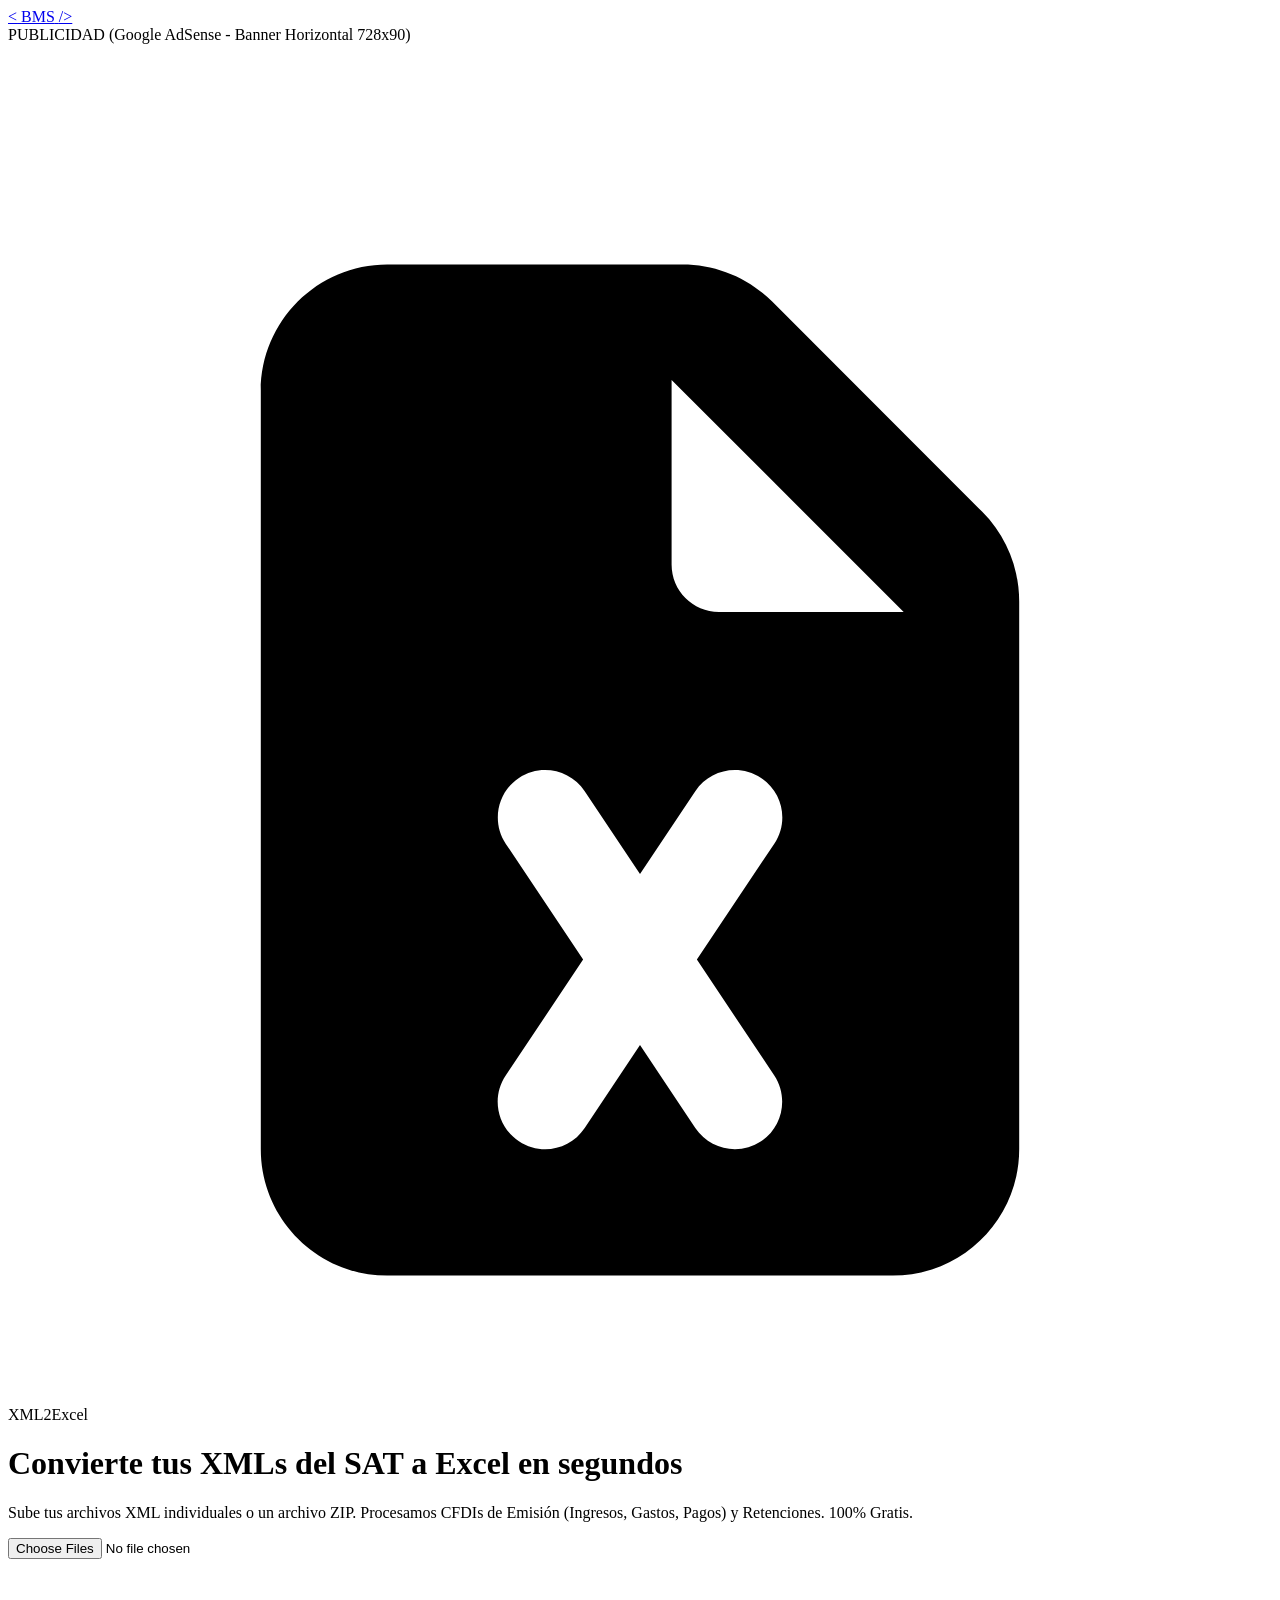
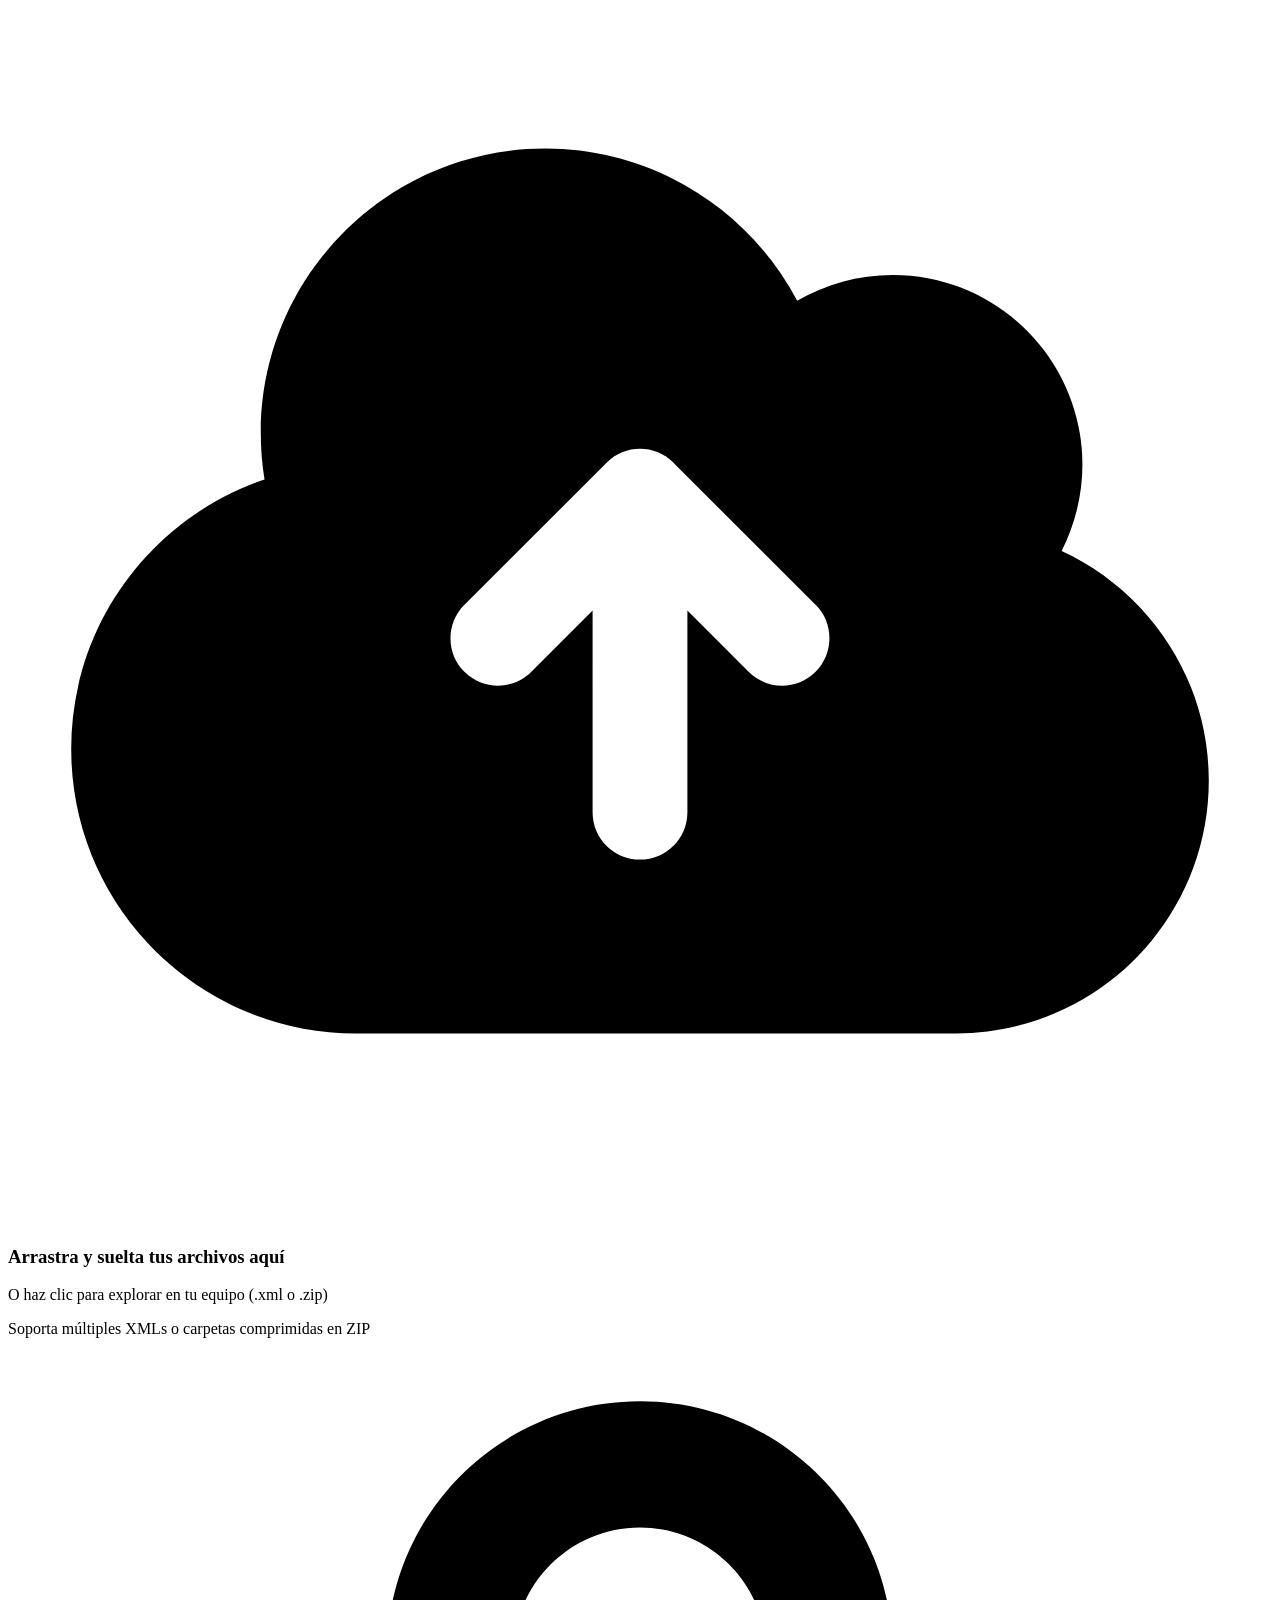
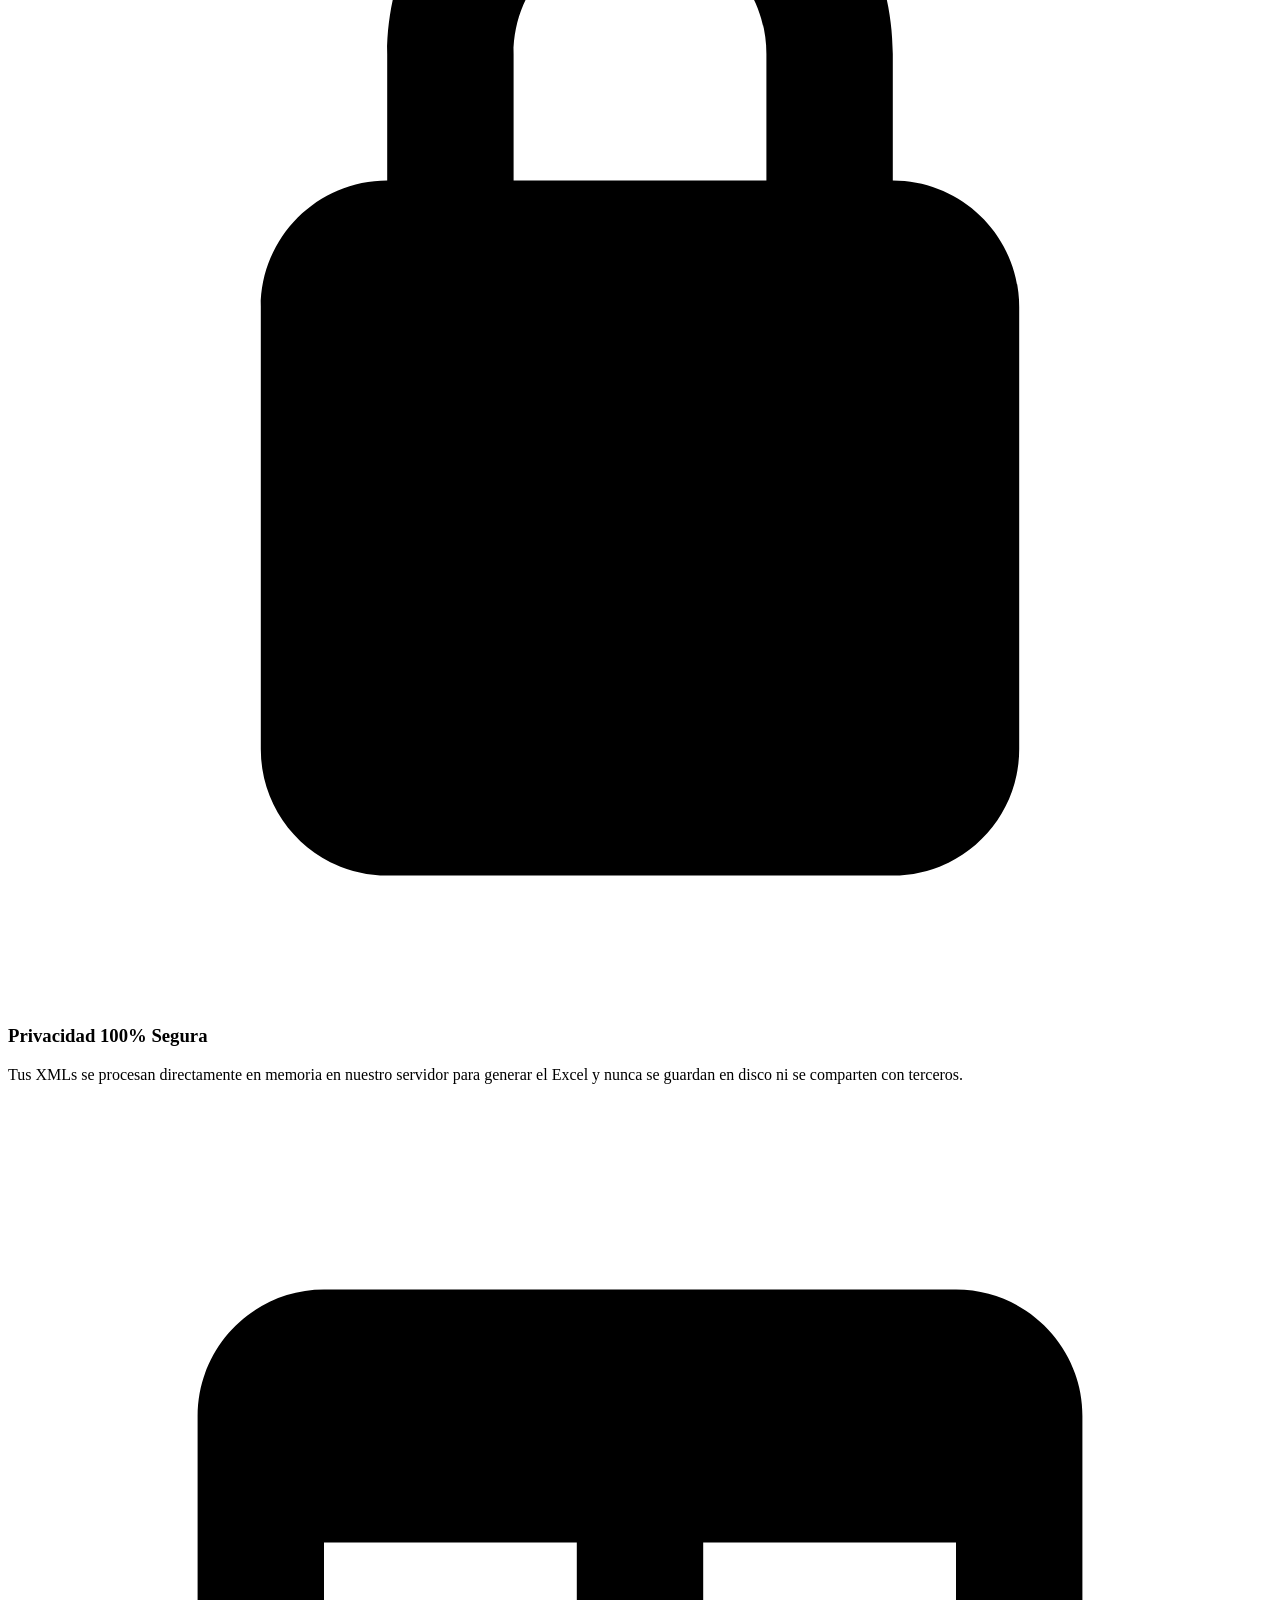
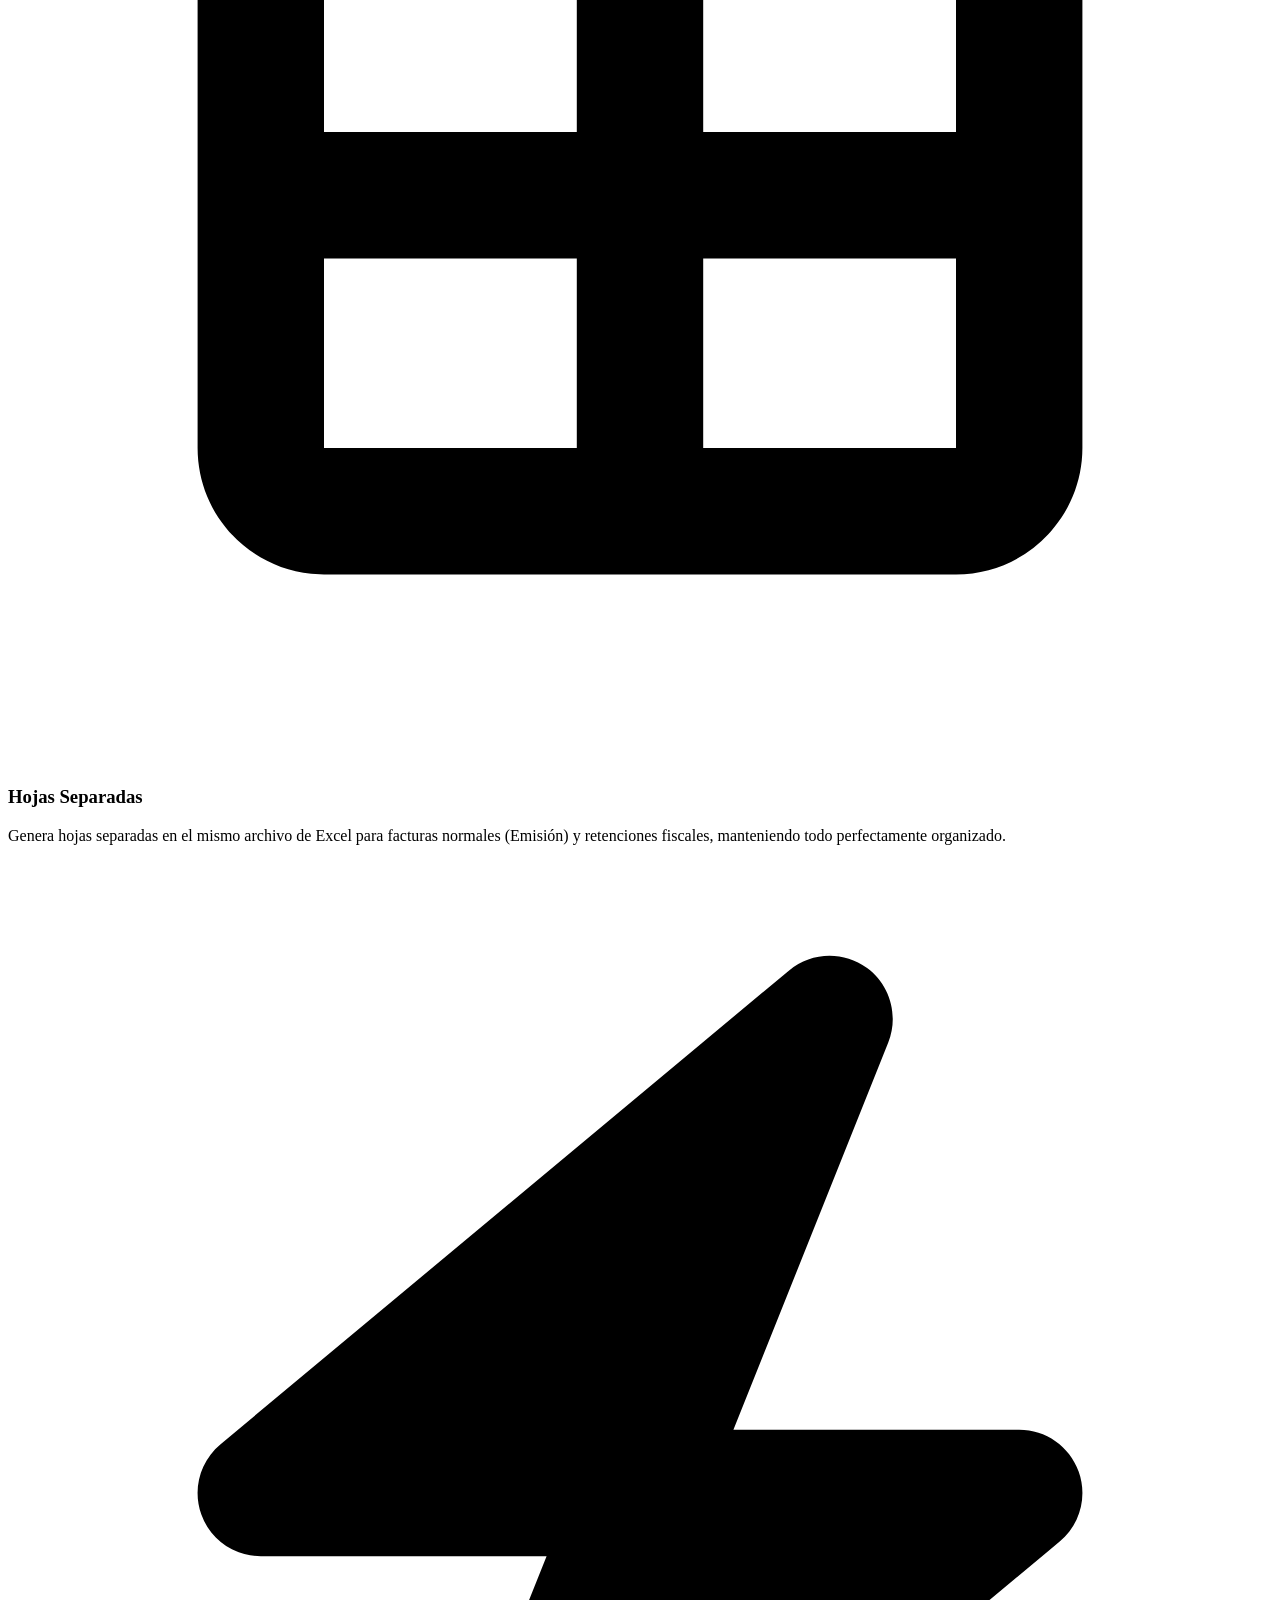
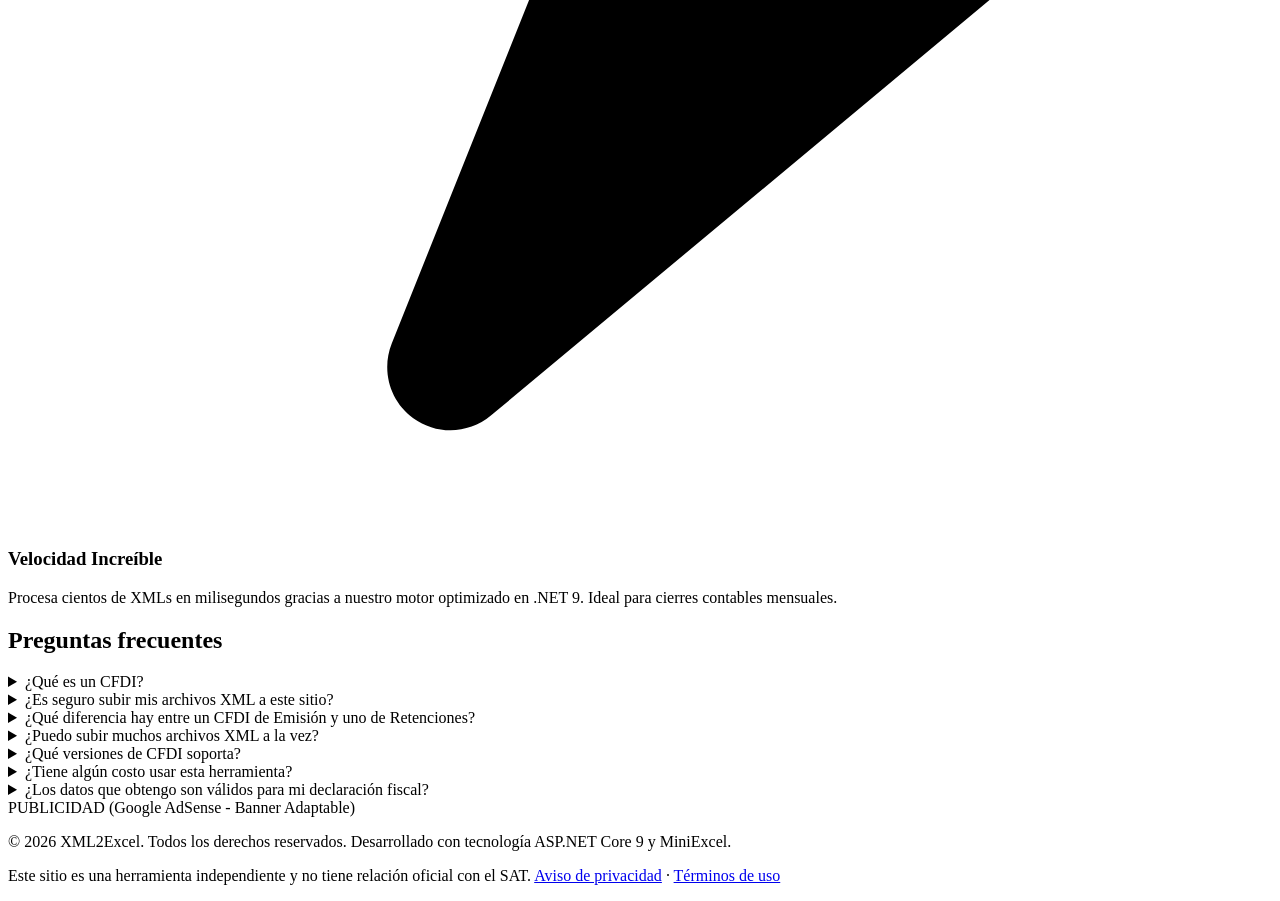
==== index.html @ 5dc44751 "Cambios en las rutas" ====
<!DOCTYPE html>
<html lang="es">

<head>
    <meta charset="UTF-8">
    <meta name="viewport" content="width=device-width, initial-scale=1.0">
    <title>Conversor Masivo de XML (CFDI) a Excel</title>
    <meta name="description"
        content="Convierte tus facturas XML del SAT (CFDI 4.0, 3.3 y Retenciones) a Excel (.xlsx).">

    <!-- Google Fonts: Outfit -->
    <link rel="preconnect" href="https://fonts.googleapis.com">
    <link rel="preconnect" href="https://fonts.gstatic.com" crossorigin>

    <!-- Custom CSS -->
    <link rel="stylesheet" href="CSS/main.css">
    <link rel="stylesheet" href="CSS/questions.css">
</head>

<body>

    <header class="navbar">
        <a href="https://brus0809.github.io" class="logo">
            <span class="bracket">&lt;</span>
            <span class="letters">BMS</span>
            <span class="bracket">/&gt;</span>
        </a>
    </header>

    <!-- ADSENSE CONTAINER: TOP BANNER -->
    <div class="adsense-placeholder top-banner">
        <div class="adsense-label">PUBLICIDAD (Google AdSense - Banner Horizontal 728x90)</div>
        <!-- Reemplaza esta caja por tu código de anuncio de Google AdSense -->
        <ins class="adsbygoogle" style="display:inline-block;width:728px;height:90px"
            data-ad-client="ca-pub-XXXXXXXXXXXXXXXX" data-ad-slot="XXXXXXXXXX"></ins>
        <script>
            (adsbygoogle = window.adsbygoogle || []).push({});
        </script>
    </div>

    <div class="app-container">
        <!-- Header Section -->
        <header class="app-header">
            <div class="logo-area">

                <svg class="logo-icon" xmlns="http://www.w3.org/2000/svg" viewBox="0 0 640 640" aria-hidden="true">

                    <path fill="currentColor"
                        d="M128 128C128 92.7 156.7 64 192 64L341.5 64C358.5 64 374.8 70.7 386.8 82.7L493.3 189.3C505.3 201.3 512 217.6 512 234.6L512 512C512 547.3 483.3 576 448 576L192 576C156.7 576 128 547.3 128 512L128 128zM336 122.5L336 216C336 229.3 346.7 240 360 240L453.5 240L336 122.5zM292 330.7C284.6 319.7 269.7 316.7 258.7 324C247.7 331.3 244.7 346.3 252 357.3L291.2 416L252 474.7C244.6 485.7 247.6 500.6 258.7 508C269.8 515.4 284.6 512.4 292 501.3L320 459.3L348 501.3C355.4 512.3 370.3 515.3 381.3 508C392.3 500.7 395.3 485.7 388 474.7L348.8 416L388 357.3C395.4 346.3 392.4 331.4 381.3 324C370.2 316.6 355.4 319.6 348 330.7L320 372.7L292 330.7z" />
                </svg>

                <span class="logo-text">
                    XML<span class="accent-text">2</span>Excel
                </span>

            </div>
            <h1 class="main-title">Convierte tus XMLs del SAT a Excel en segundos</h1>
            <p class="subtitle">Sube tus archivos XML individuales o un archivo ZIP. Procesamos CFDIs de Emisión
                (Ingresos, Gastos, Pagos) y Retenciones. 100% Gratis.</p>
        </header>

        <!-- Main Conversion Card -->
        <main class="main-card">
            <div class="upload-zone" id="drop-zone">
                <input type="file" id="file-input" multiple accept=".xml,.zip" class="file-input-hidden">

                <div class="upload-icon-container">
                    <svg class="upload-icon" xmlns="http://www.w3.org/2000/svg" viewBox="0 0 640 640"
                        aria-hidden="true">

                        <path fill="currentColor"
                            d="M176 544C96.5 544 32 479.5 32 400C32 336.6 73 282.8 129.9 263.5C128.6 255.8 128 248 128 240C128 160.5 192.5 96 272 96C327.4 96 375.5 127.3 399.6 173.1C413.8 164.8 430.4 160 448 160C501 160 544 203 544 256C544 271.7 540.2 286.6 533.5 299.7C577.5 320 608 364.4 608 416C608 486.7 550.7 544 480 544L176 544zM337 255C327.6 245.6 312.4 245.6 303.1 255L231.1 327C221.7 336.4 221.7 351.6 231.1 360.9C240.5 370.2 255.7 370.3 265 360.9L296 329.9L296 432C296 445.3 306.7 456 320 456C333.3 456 344 445.3 344 432L344 329.9L375 360.9C384.4 370.3 399.6 370.3 408.9 360.9C418.2 351.5 418.3 336.3 408.9 327L336.9 255z" />
                    </svg>
                </div>

                <h3>Arrastra y suelta tus archivos aquí</h3>
                <p>O haz clic para explorar en tu equipo (.xml o .zip)</p>
                <span class="file-limits">
                    Soporta múltiples XMLs o carpetas comprimidas en ZIP
                </span>
            </div>

            <!-- Selected Files Area (Hidden by default) -->
            <div class="selected-files-container" id="files-container" style="display: none;">
                <div class="files-header">
                    <h4><i class="fa-solid fa-list-check"></i> Archivos seleccionados (<span id="file-count">0</span>)
                    </h4>
                    <button class="btn-clear" id="btn-clear"><i class="fa-solid fa-trash-can"></i> Limpiar</button>
                </div>
                <ul class="files-list" id="files-list"></ul>

                <button class="btn-convert" id="btn-convert">
                    <svg class="btn-icon-convert" xmlns="http://www.w3.org/2000/svg" viewBox="0 0 640 640"
                        aria-hidden="true">

                        <path fill="currentColor"
                            d="M128.5 64C93.2 64 64.5 92.7 64.5 128L64.5 512C64.5 547.3 93.2 576 128.5 576L384.5 576C419.8 576 448.5 547.3 448.5 512L448.5 416L526.6 416L495.6 447C486.2 456.4 486.2 471.6 495.6 480.9C505 490.2 520.2 490.3 529.5 480.9L601.5 408.9C610.9 399.5 610.9 384.3 601.5 375L529.5 303C520.1 293.6 504.9 293.6 495.6 303C486.3 312.4 486.2 327.6 495.6 336.9L526.6 367.9L448.5 367.9L448.5 234.4C448.5 217.4 441.8 201.1 429.8 189.1L323.2 82.7C311.2 70.7 295 64 278 64L128.5 64zM390 240L296.5 240C283.2 240 272.5 229.3 272.5 216L272.5 122.5L390 240zM256.5 392C256.5 378.7 267.2 368 280.5 368L384.5 368L384.5 416L280.5 416C267.2 416 256.5 405.3 256.5 392z" />
                    </svg>

                    <span>Convertir a Excel</span>
                </button>
            </div>

            <!-- Conversion Progress / Loading Area (Hidden by default) -->
            <div class="progress-container" id="progress-container" style="display: none;">
                <div class="spinner"></div>
                <h4 id="progress-text">Procesando tus archivos XML...</h4>
                <p>Esto puede tardar unos segundos dependiendo del volumen de comprobantes.</p>
                <div class="progress-bar-bg">
                    <div class="progress-bar-fill" id="progress-bar"></div>
                </div>
            </div>

            <!-- Result Feedback Area (Hidden by default) -->
            <div class="result-container" id="result-container" style="display: none;">
                <div class="result-success-icon">
                    <i class="fa-solid fa-circle-check"></i>
                </div>
                <h3>¡Conversión Completada con Éxito!</h3>
                <p id="result-details">Se procesaron X archivos correctamente.</p>
                <div class="result-actions">
                    <a href="#" id="btn-download" class="btn-download">
                        <svg class="btn-icon" xmlns="http://www.w3.org/2000/svg" viewBox="0 0 640 640"
                            aria-hidden="true">

                            <path fill="currentColor"
                                d="M352 96C352 78.3 337.7 64 320 64C302.3 64 288 78.3 288 96L288 306.7L246.6 265.3C234.1 252.8 213.8 252.8 201.3 265.3C188.8 277.8 188.8 298.1 201.3 310.6L297.3 406.6C309.8 419.1 330.1 419.1 342.6 406.6L438.6 310.6C451.1 298.1 451.1 277.8 438.6 265.3C426.1 252.8 405.8 252.8 393.3 265.3L352 306.7L352 96zM160 384C124.7 384 96 412.7 96 448L96 480C96 515.3 124.7 544 160 544L480 544C515.3 544 544 515.3 544 480L544 448C544 412.7 515.3 384 480 384L433.1 384L376.5 440.6C345.3 471.8 294.6 471.8 263.4 440.6L206.9 384L160 384zM464 440C477.3 440 488 450.7 488 464C488 477.3 477.3 488 464 488C450.7 488 440 477.3 440 464C440 450.7 450.7 440 464 440z" />
                        </svg>

                        <span>Descargar Excel (.xlsx)</span>
                    </a>
                    <button id="btn-restart" class="btn-restart">
                        <svg class="btn-icon-convert" xmlns="http://www.w3.org/2000/svg" viewBox="0 0 640 640"
                            aria-hidden="true">

                            <path fill="currentColor"
                                d="M544.1 256L552 256C565.3 256 576 245.3 576 232L576 88C576 78.3 570.2 69.5 561.2 65.8C552.2 62.1 541.9 64.2 535 71L483.3 122.8C439 86.1 382 64 320 64C191 64 84.3 159.4 66.6 283.5C64.1 301 76.2 317.2 93.7 319.7C111.2 322.2 127.4 310 129.9 292.6C143.2 199.5 223.3 128 320 128C364.4 128 405.2 143 437.7 168.3L391 215C384.1 221.9 382.1 232.2 385.8 241.2C389.5 250.2 398.3 256 408 256L544.1 256zM573.5 356.5C576 339 563.8 322.8 546.4 320.3C529 317.8 512.7 330 510.2 347.4C496.9 440.4 416.8 511.9 320.1 511.9C275.7 511.9 234.9 496.9 202.4 471.6L249 425C255.9 418.1 257.9 407.8 254.2 398.8C250.5 389.8 241.7 384 232 384L88 384C74.7 384 64 394.7 64 408L64 552C64 561.7 69.8 570.5 78.8 574.2C87.8 577.9 98.1 575.8 105 569L156.8 517.2C201 553.9 258 576 320 576C449 576 555.7 480.6 573.4 356.5z" />
                        </svg>

                        <span>Convertir más archivos</span>
                    </button>
                </div>
            </div>
        </main>

        <!-- Information / Features Grid -->
        <section class="features-grid">
            <div class="feature-card">
                <svg class="feature-icon" xmlns="http://www.w3.org/2000/svg" viewBox="0 0 640 640" aria-hidden="true">

                    <path fill="currentColor"
                        d="M256 160L256 224L384 224L384 160C384 124.7 355.3 96 320 96C284.7 96 256 124.7 256 160zM192 224L192 160C192 89.3 249.3 32 320 32C390.7 32 448 89.3 448 160L448 224C483.3 224 512 252.7 512 288L512 512C512 547.3 483.3 576 448 576L192 576C156.7 576 128 547.3 128 512L128 288C128 252.7 156.7 224 192 224z" />
                </svg>

                <h3>Privacidad 100% Segura</h3>

                <p>
                    Tus XMLs se procesan directamente en memoria en nuestro servidor para generar el Excel y nunca se
                    guardan en disco ni se comparten con terceros.
                </p>
            </div>
            <div class="feature-card">
                <svg class="feature-icon" xmlns="http://www.w3.org/2000/svg" viewBox="0 0 640 640" aria-hidden="true">

                    <path fill="currentColor"
                        d="M480 96C515.3 96 544 124.7 544 160L544 480C544 515.3 515.3 544 480 544L160 544L153.5 543.7C121.2 540.4 96 513.1 96 480L96 160C96 124.7 124.7 96 160 96L480 96zM160 384L160 480L288 480L288 384L160 384zM352 384L352 480L480 480L480 384L352 384zM160 320L288 320L288 224L160 224L160 320zM352 320L480 320L480 224L352 224L352 320z" />
                </svg>

                <h3>Hojas Separadas</h3>

                <p>
                    Genera hojas separadas en el mismo archivo de Excel para facturas normales (Emisión) y retenciones
                    fiscales, manteniendo todo perfectamente organizado.
                </p>
            </div>
            <div class="feature-card">
                <svg class="feature-icon" xmlns="http://www.w3.org/2000/svg" viewBox="0 0 640 640" aria-hidden="true">

                    <path fill="currentColor"
                        d="M434.8 54.1C446.7 62.7 451.1 78.3 445.7 91.9L367.3 288L512 288C525.5 288 537.5 296.4 542.1 309.1C546.7 321.8 542.8 336 532.5 344.6L244.5 584.6C233.2 594 217.1 594.5 205.2 585.9C193.3 577.3 188.9 561.7 194.3 548.1L272.7 352L128 352C114.5 352 102.5 343.6 97.9 330.9C93.3 318.2 97.2 304 107.5 295.4L395.5 55.4C406.8 46 422.9 45.5 434.8 54.1z" />
                </svg>

                <h3>Velocidad Increíble</h3>

                <p>
                    Procesa cientos de XMLs en milisegundos gracias a nuestro motor optimizado en .NET 9. Ideal para
                    cierres contables mensuales.
                </p>
            </div>
        </section>

        <section class="faq-section">
            <h2 class="faq-title">Preguntas frecuentes</h2>

            <div class="faq-list">
                <details class="faq-item">
                    <summary>¿Qué es un CFDI?</summary>
                    <p>
                        Un CFDI (Comprobante Fiscal Digital por Internet) es el formato de
                        factura electrónica utilizado en México y validado por el SAT. Se
                        emite en formato XML e incluye información como el emisor, el
                        receptor, los conceptos facturados, montos, impuestos y un sello
                        digital que garantiza su autenticidad.
                    </p>
                </details>

                <details class="faq-item">
                    <summary>¿Es seguro subir mis archivos XML a este sitio?</summary>
                    <p>
                        Sí. Tus archivos se procesan en memoria, únicamente durante el
                        tiempo necesario para generar tu Excel, y no se almacenan en
                        ningún servidor ni se comparten con terceros. Una vez que
                        descargas tu archivo, la información se descarta. Puedes leer más
                        en nuestro <a href="/Pages/privacidad.html">aviso de privacidad</a>.
                    </p>
                </details>

                <details class="faq-item">
                    <summary>¿Qué diferencia hay entre un CFDI de Emisión y uno de Retenciones?</summary>
                    <p>
                        Los CFDI de Emisión corresponden a ingresos, egresos, pagos o
                        traslados (facturas normales de compra-venta de bienes o
                        servicios). Los CFDI de Retenciones e información de pagos
                        documentan impuestos retenidos, como el ISR o IVA retenido a
                        personas físicas por plataformas digitales o clientes. Esta
                        herramienta detecta automáticamente de qué tipo es cada XML y lo
                        coloca en la hoja de Excel correspondiente.
                    </p>
                </details>

                <details class="faq-item">
                    <summary>¿Puedo subir muchos archivos XML a la vez?</summary>
                    <p>
                        Sí, puedes arrastrar múltiples archivos XML individuales o subir
                        un solo archivo ZIP que los contenga todos. El conversor procesa
                        cada archivo por separado y organiza los resultados en hojas de
                        Excel independientes.
                    </p>
                </details>

                <details class="faq-item">
                    <summary>¿Qué versiones de CFDI soporta?</summary>
                    <p>
                        El conversor está preparado para procesar CFDI 3.3 y 4.0, tanto de
                        Emisión como de Retenciones e información de pagos.
                    </p>
                </details>

                <details class="faq-item">
                    <summary>¿Tiene algún costo usar esta herramienta?</summary>
                    <p>
                        No, el conversor es completamente gratuito. El sitio se mantiene a
                        través de publicidad, sin costo para el usuario.
                    </p>
                </details>

                <details class="faq-item">
                    <summary>¿Los datos que obtengo son válidos para mi declaración fiscal?</summary>
                    <p>
                        El Excel generado es una herramienta de organización y consulta.
                        Te recomendamos siempre validar la información con tu contador o
                        asesor fiscal antes de usarla en tu declaración, ya que este sitio
                        no ofrece asesoría fiscal ni tiene relación oficial con el SAT.
                    </p>
                </details>
            </div>
        </section>

        <!-- ADSENSE CONTAINER: MIDDLE BANNER -->
        <div class="adsense-placeholder middle-banner">
            <div class="adsense-label">PUBLICIDAD (Google AdSense - Banner Adaptable)</div>
            <!-- Reemplaza esta caja por tu código de anuncio de Google AdSense -->
            <ins class="adsbygoogle" style="display:block" data-ad-client="ca-pub-XXXXXXXXXXXXXXXX"
                data-ad-slot="YYYYYYYYYY" data-ad-format="auto" data-full-width-responsive="true"></ins>
            <script>
                (adsbygoogle = window.adsbygoogle || []).push({});
            </script>
        </div>
    </div>



    <!-- Footer Section -->
    <footer class="app-footer">
        <div class="footer-content">
            <p>&copy; 2026 XML2Excel. Todos los derechos reservados. Desarrollado con tecnología ASP.NET Core 9 y
                MiniExcel.</p>
            <p class="footer-disclaimer">
                Este sitio es una herramienta independiente y no tiene relación oficial con el SAT.
                <a href="Pages/privacidad.html">Aviso de privacidad</a> · <a href="Pages/terminos.html">Términos de
                    uso</a>
            </p>
        </div>
    </footer>

    <!-- Custom JS -->
    <script type="module" src="Scripts/Main.js"></script>
</body>

</html>
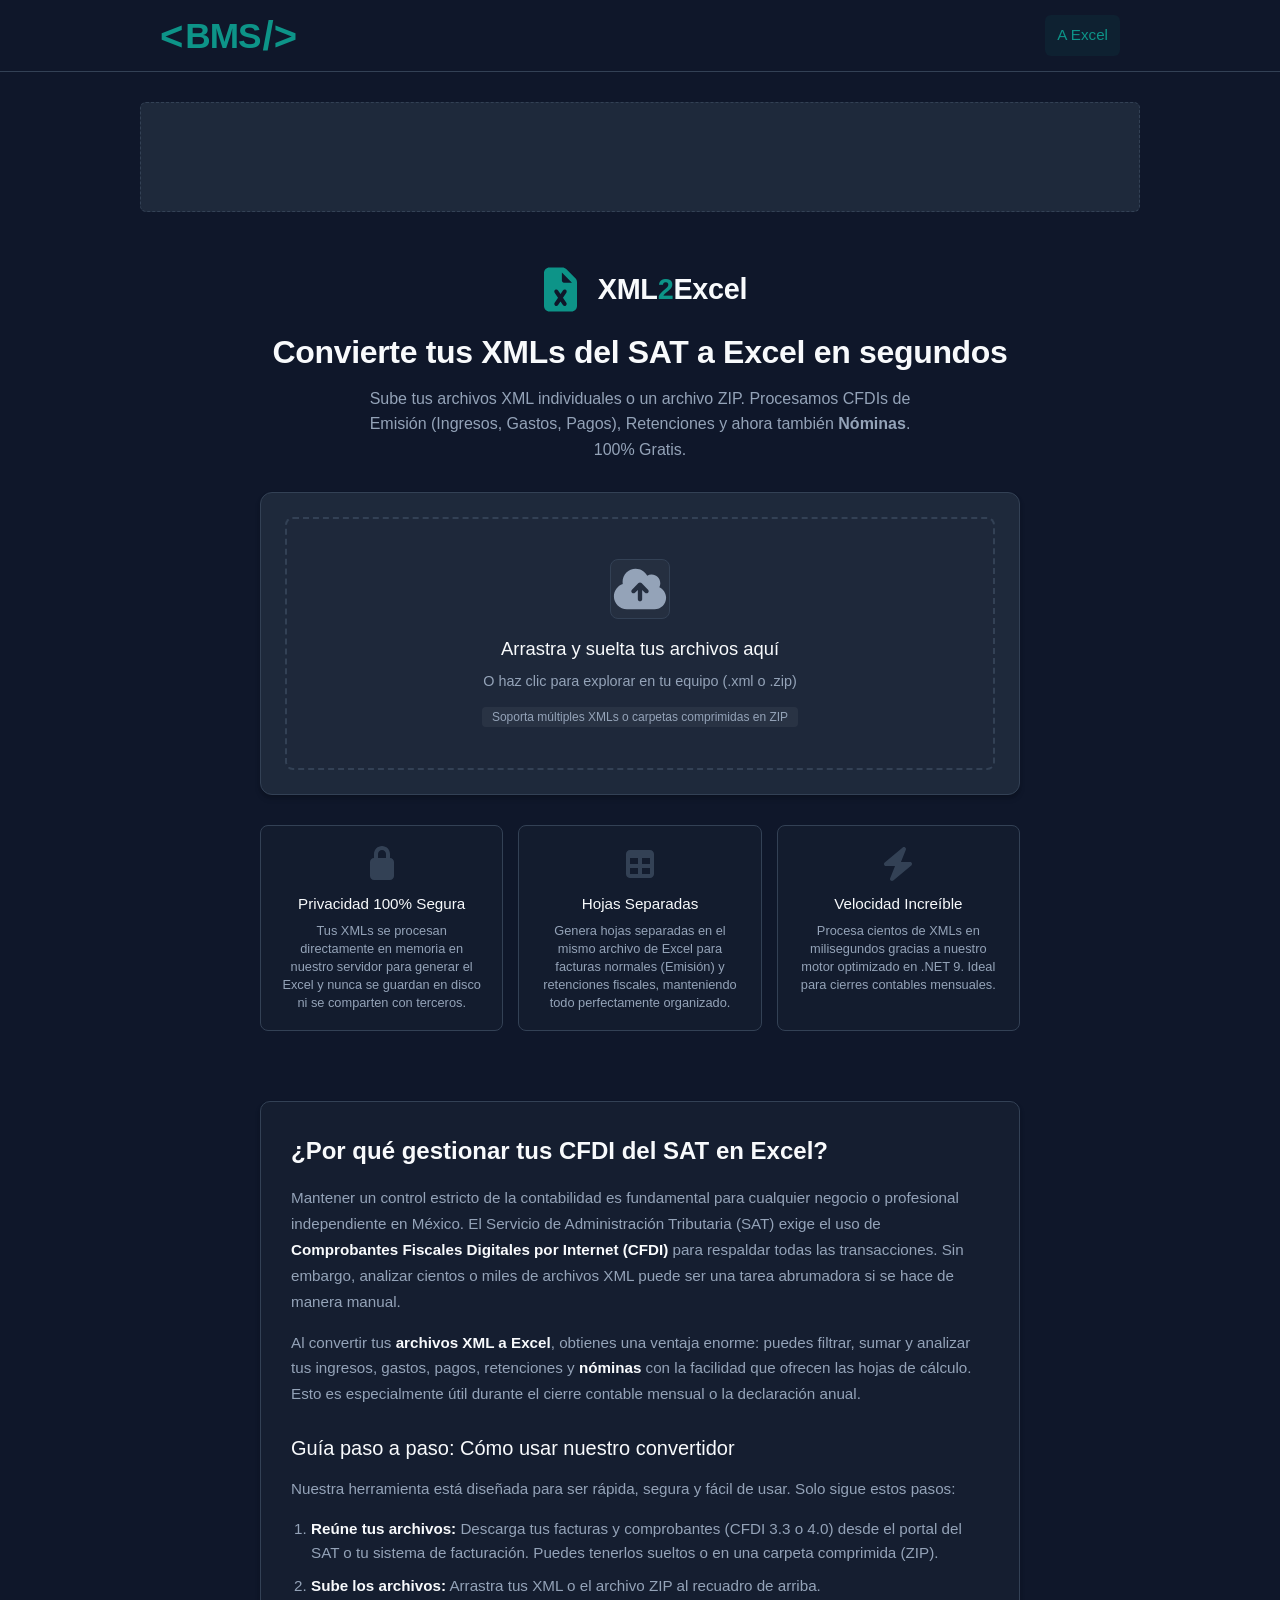
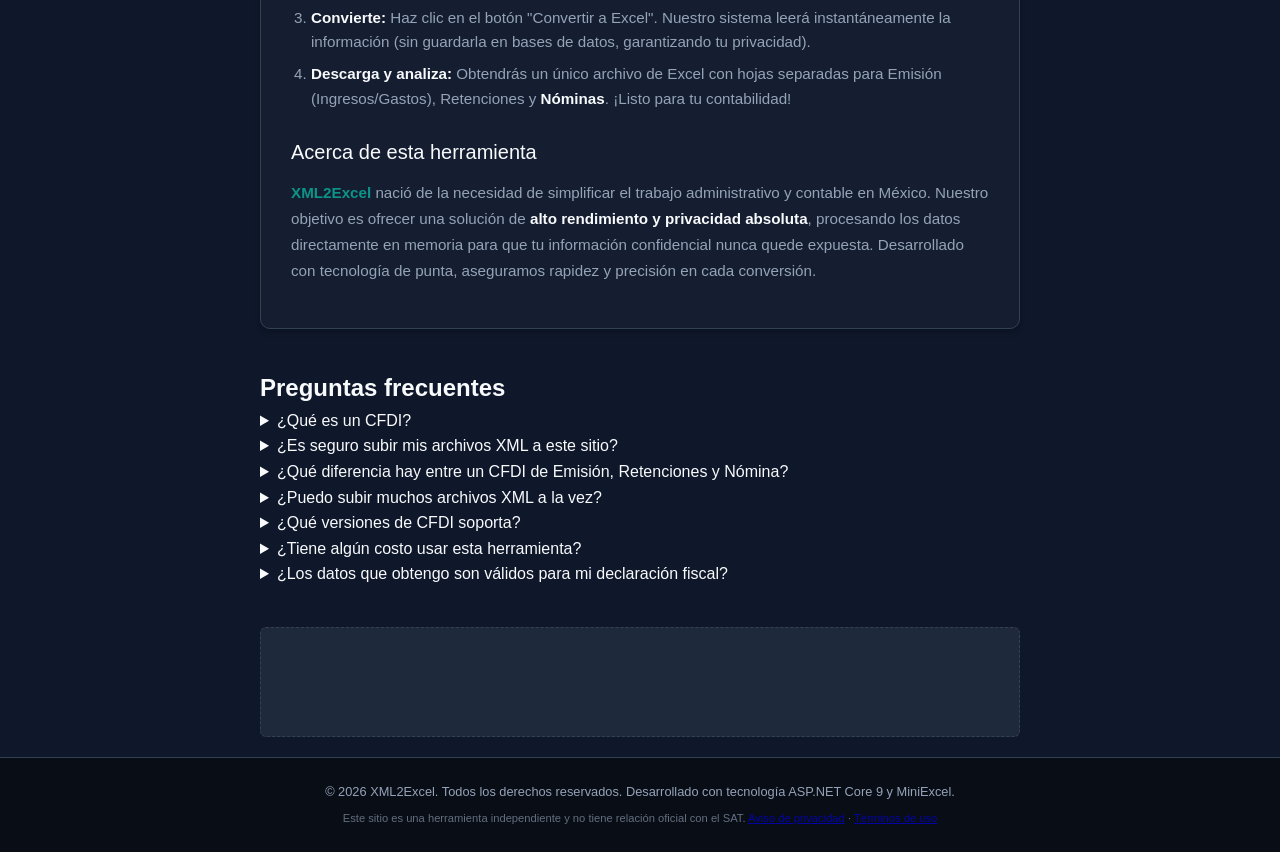
==== commit c39a0ce4: "Actualización para comversion de nominas y redistribución de contenido y anuncios" ====
--- a/index.html
+++ b/index.html
@@ -6,33 +6,44 @@
     <meta name="viewport" content="width=device-width, initial-scale=1.0">
     <title>Conversor Masivo de XML (CFDI) a Excel</title>
     <meta name="description"
-        content="Convierte tus facturas XML del SAT (CFDI 4.0, 3.3 y Retenciones) a Excel (.xlsx).">
-
-    <!-- Google Fonts: Outfit -->
-    <link rel="preconnect" href="https://fonts.googleapis.com">
-    <link rel="preconnect" href="https://fonts.gstatic.com" crossorigin>
+        content="Convierte tus facturas XML del SAT (CFDI 4.0, 3.3, Retenciones y Nóminas) a Excel (.xlsx).">
 
     <!-- Custom CSS -->
     <link rel="stylesheet" href="CSS/main.css">
     <link rel="stylesheet" href="CSS/questions.css">
+
+    <!-- Favicons -->
+    <link rel="icon" href="favicon/favicon.ico" sizes="any">
+    <link rel="icon" type="image/svg+xml" href="favicon/favicon.svg">
+    <link rel="apple-touch-icon" href="favicon/apple-touch-icon.png">
+    <link rel="icon" type="image/png" sizes="192x192" href="favicon/android-chrome-192x192.png">
+    <link rel="icon" type="image/png" sizes="512x512" href="favicon/android-chrome-512x512.png">
+
+    <!-- Google AdSense -->
+    <script async src="https://pagead2.googlesyndication.com/pagead/js/adsbygoogle.js?client=ca-pub-9597997120996726"
+        crossorigin="anonymous"></script>
 </head>
 
 <body>
 
     <header class="navbar">
-        <a href="https://brus0809.github.io" class="logo">
-            <span class="bracket">&lt;</span>
-            <span class="letters">BMS</span>
-            <span class="bracket">/&gt;</span>
-        </a>
+        <div class="navbar-container">
+            <a href="https://brus0809.github.io" class="logo">
+                <span class="bracket">&lt;</span>
+                <span class="letters">BMS</span>
+                <span class="bracket">/&gt;</span>
+            </a>
+            <nav class="nav-links">
+                <a href="index.html" class="nav-link active">A Excel</a>
+                <!-- <a href="pdf.html" class="nav-link">A PDF</a> -->
+            </nav>
+        </div>
     </header>
 
     <!-- ADSENSE CONTAINER: TOP BANNER -->
     <div class="adsense-placeholder top-banner">
-        <div class="adsense-label">PUBLICIDAD (Google AdSense - Banner Horizontal 728x90)</div>
-        <!-- Reemplaza esta caja por tu código de anuncio de Google AdSense -->
-        <ins class="adsbygoogle" style="display:inline-block;width:728px;height:90px"
-            data-ad-client="ca-pub-XXXXXXXXXXXXXXXX" data-ad-slot="XXXXXXXXXX"></ins>
+        <ins class="adsbygoogle" style="display:block" data-ad-client="ca-pub-9597997120996726"
+            data-ad-slot="1805782088" data-ad-format="auto" data-full-width-responsive="true"></ins>
         <script>
             (adsbygoogle = window.adsbygoogle || []).push({});
         </script>
@@ -56,7 +67,7 @@
             </div>
             <h1 class="main-title">Convierte tus XMLs del SAT a Excel en segundos</h1>
             <p class="subtitle">Sube tus archivos XML individuales o un archivo ZIP. Procesamos CFDIs de Emisión
-                (Ingresos, Gastos, Pagos) y Retenciones. 100% Gratis.</p>
+                (Ingresos, Gastos, Pagos), Retenciones y ahora también <strong>Nóminas</strong>. 100% Gratis.</p>
         </header>
 
         <!-- Main Conversion Card -->
@@ -143,6 +154,20 @@
             </div>
         </main>
 
+        <!-- Cross-Selling Banner -->
+        <!-- <div class="promo-banner">
+            <div class="promo-content">
+                <svg class="promo-icon" xmlns="http://www.w3.org/2000/svg" viewBox="0 0 512 512" fill="currentColor" width="32" height="32">
+                    <path d="M0 64C0 28.7 28.7 0 64 0H229.5c17 0 33.3 6.7 45.3 18.7l90.5 90.5c12 12 18.7 28.3 18.7 45.3V288h-64V160H256c-17.7 0-32-14.3-32-32V64H64v384h96v64H64c-35.3 0-64-28.7-64-64V64zm384 64H256V0L384 128zM176 352h32c30.9 0 56 25.1 56 56s-25.1 56-56 56H192v32c0 8.8-7.2 16-16 16s-16-7.2-16-16V368c0-8.8 7.2-16 16-16h8zm32 80c13.3 0 24-10.7 24-24s-10.7-24-24-24H192v48h16zm96-80h32c26.5 0 48 21.5 48 48v64c0 26.5-21.5 48-48 48H304c-8.8 0-16-7.2-16-16V368c0-8.8 7.2-16 16-16zm32 128c8.8 0 16-7.2 16-16v-64c0-8.8-7.2-16-16-16H320v96h16zm80-112c0-8.8 7.2-16 16-16h48c8.8 0 16 7.2 16 16s-7.2 16-16 16H448v32h32c8.8 0 16 7.2 16 16s-7.2 16-16 16H448v48c0 8.8-7.2 16-16 16s-16-7.2-16-16V368z"/>
+                </svg>
+                <div class="promo-text">
+                    <strong>¿Necesitas la representación impresa?</strong>
+                    <span>Prueba nuestro nuevo convertidor de XML a PDF en segundos.</span>
+                </div>
+            </div>
+            <a href="pdf.html" class="btn-promo">Ir a PDF ➔</a>
+        </div> -->
+
         <!-- Information / Features Grid -->
         <section class="features-grid">
             <div class="feature-card">
@@ -185,6 +210,53 @@
                 <p>
                     Procesa cientos de XMLs en milisegundos gracias a nuestro motor optimizado en .NET 9. Ideal para
                     cierres contables mensuales.
+                </p>
+            </div>
+        </section>
+
+        <!-- SEO Article / Publisher Content Section -->
+        <section class="article-section">
+            <div class="article-container">
+                <h2>¿Por qué gestionar tus CFDI del SAT en Excel?</h2>
+                <p>
+                    Mantener un control estricto de la contabilidad es fundamental para cualquier negocio o profesional
+                    independiente en México.
+                    El Servicio de Administración Tributaria (SAT) exige el uso de <strong>Comprobantes Fiscales
+                        Digitales por Internet (CFDI)</strong> para respaldar todas las transacciones.
+                    Sin embargo, analizar cientos o miles de archivos XML puede ser una tarea abrumadora si se hace de
+                    manera manual.
+                </p>
+                <p>
+                    Al convertir tus <strong>archivos XML a Excel</strong>, obtienes una ventaja enorme: puedes filtrar,
+                    sumar y analizar tus ingresos, gastos, pagos, retenciones y <strong>nóminas</strong> con la
+                    facilidad que ofrecen las hojas de cálculo.
+                    Esto es especialmente útil durante el cierre contable mensual o la declaración anual.
+                </p>
+
+                <h3>Guía paso a paso: Cómo usar nuestro convertidor</h3>
+                <p>Nuestra herramienta está diseñada para ser rápida, segura y fácil de usar. Solo sigue estos pasos:
+                </p>
+                <ol>
+                    <li><strong>Reúne tus archivos:</strong> Descarga tus facturas y comprobantes (CFDI 3.3 o 4.0) desde
+                        el portal del SAT o tu sistema de facturación. Puedes tenerlos sueltos o en una carpeta
+                        comprimida (ZIP).</li>
+                    <li><strong>Sube los archivos:</strong> Arrastra tus XML o el archivo ZIP al recuadro de arriba.
+                    </li>
+                    <li><strong>Convierte:</strong> Haz clic en el botón "Convertir a Excel". Nuestro sistema leerá
+                        instantáneamente la información (sin guardarla en bases de datos, garantizando tu privacidad).
+                    </li>
+                    <li><strong>Descarga y analiza:</strong> Obtendrás un único archivo de Excel con hojas separadas
+                        para Emisión (Ingresos/Gastos), Retenciones y <strong>Nóminas</strong>. ¡Listo para tu
+                        contabilidad!</li>
+                </ol>
+
+                <h3>Acerca de esta herramienta</h3>
+                <p>
+                    <em>XML2Excel</em> nació de la necesidad de simplificar el trabajo administrativo y contable en
+                    México. Nuestro objetivo es ofrecer una solución de <strong>alto rendimiento y privacidad
+                        absoluta</strong>, procesando los datos directamente en memoria para que tu información
+                    confidencial nunca quede expuesta. Desarrollado con tecnología de punta, aseguramos rapidez y
+                    precisión en cada conversión.
                 </p>
             </div>
         </section>
@@ -211,20 +283,21 @@
                         tiempo necesario para generar tu Excel, y no se almacenan en
                         ningún servidor ni se comparten con terceros. Una vez que
                         descargas tu archivo, la información se descarta. Puedes leer más
-                        en nuestro <a href="/Pages/privacidad.html">aviso de privacidad</a>.
-                    </p>
-                </details>
-
-                <details class="faq-item">
-                    <summary>¿Qué diferencia hay entre un CFDI de Emisión y uno de Retenciones?</summary>
-                    <p>
-                        Los CFDI de Emisión corresponden a ingresos, egresos, pagos o
+                        en nuestro <a href="/Pages/Privacidad/privacidad.html">aviso de privacidad</a>.
+                    </p>
+                </details>
+
+                <details class="faq-item">
+                    <summary>¿Qué diferencia hay entre un CFDI de Emisión, Retenciones y Nómina?</summary>
+                    <p>
+                        Los <strong>CFDI de Emisión</strong> corresponden a ingresos, egresos, pagos o
                         traslados (facturas normales de compra-venta de bienes o
-                        servicios). Los CFDI de Retenciones e información de pagos
+                        servicios). Los <strong>CFDI de Retenciones</strong> e información de pagos
                         documentan impuestos retenidos, como el ISR o IVA retenido a
-                        personas físicas por plataformas digitales o clientes. Esta
+                        personas físicas. Finalmente, los <strong>CFDI de Nómina</strong> son los recibos de pago
+                        que los empleadores entregan a sus trabajadores. Esta
                         herramienta detecta automáticamente de qué tipo es cada XML y lo
-                        coloca en la hoja de Excel correspondiente.
+                        coloca en una hoja de Excel independiente para mantener todo organizado.
                     </p>
                 </details>
 
@@ -268,10 +341,8 @@
 
         <!-- ADSENSE CONTAINER: MIDDLE BANNER -->
         <div class="adsense-placeholder middle-banner">
-            <div class="adsense-label">PUBLICIDAD (Google AdSense - Banner Adaptable)</div>
-            <!-- Reemplaza esta caja por tu código de anuncio de Google AdSense -->
-            <ins class="adsbygoogle" style="display:block" data-ad-client="ca-pub-XXXXXXXXXXXXXXXX"
-                data-ad-slot="YYYYYYYYYY" data-ad-format="auto" data-full-width-responsive="true"></ins>
+            <ins class="adsbygoogle" style="display:block" data-ad-client="ca-pub-9597997120996726"
+                data-ad-slot="2149291815" data-ad-format="auto" data-full-width-responsive="true"></ins>
             <script>
                 (adsbygoogle = window.adsbygoogle || []).push({});
             </script>
@@ -287,7 +358,8 @@
                 MiniExcel.</p>
             <p class="footer-disclaimer">
                 Este sitio es una herramienta independiente y no tiene relación oficial con el SAT.
-                <a href="Pages/privacidad.html">Aviso de privacidad</a> · <a href="Pages/terminos.html">Términos de
+                <a href="Pages/Privacidad/privacidad.html">Aviso de privacidad</a> · <a
+                    href="Pages/Terminos/terminos.html">Términos de
                     uso</a>
             </p>
         </div>
--- a/CSS/main.css
+++ b/CSS/main.css
@@ -0,0 +1,784 @@
+/* Reset & Base Styles */
+* {
+    margin: 0;
+    padding: 0;
+    box-sizing: border-box;
+}
+
+:root {
+    /* Muted Slate & Professional Teal Palette (Clean Corporate Aesthetic) */
+    --bg-primary: #0f172a;       /* Slate 900 */
+    --bg-secondary: #1e293b;     /* Slate 800 */
+    --bg-card: #1e293b;          /* Solid Slate 800 */
+    --border-color: #334155;     /* Slate 700 */
+    --border-hover: #475569;     /* Slate 600 */
+    
+    --text-main: #f8fafc;        /* Slate 50 */
+    --text-muted: #94a3b8;       /* Slate 400 */
+    
+    --accent-color: #0f766e;     /* Deep Corporate Teal */
+    --accent-hover: #0d9488;     /* Muted Teal Hover */
+    --accent-light: rgba(15, 118, 110, 0.1);
+    
+    --card-shadow: 0 4px 6px -1px rgba(0, 0, 0, 0.2), 0 2px 4px -1px rgba(0, 0, 0, 0.1);
+}
+
+body {
+    font-family: 'Outfit', sans-serif;
+    background-color: var(--bg-primary);
+    color: var(--text-main);
+    min-height: 100vh;
+    display: flex;
+    flex-direction: column;
+    align-items: center;
+    line-height: 1.6;
+    overflow-x: hidden;
+}
+
+.navbar {
+    position: sticky;
+    top: 0;
+    z-index: 1000;
+    width: 100%;
+    height: 72px;
+    background: var(--bg-primary);
+    border-bottom: 1px solid var(--border-color);
+    display: flex;
+    justify-content: center;
+}
+
+.navbar-container {
+    width: 100%;
+    max-width: 1000px;
+    padding: 0 20px;
+    display: flex;
+    justify-content: space-between;
+    align-items: center;
+}
+
+.nav-links {
+    display: flex;
+    gap: 15px;
+}
+
+.nav-link {
+    color: var(--text-muted);
+    text-decoration: none;
+    font-weight: 500;
+    font-size: 0.95rem;
+    padding: 8px 12px;
+    border-radius: 6px;
+    transition: all 0.2s ease;
+}
+
+.nav-link:hover {
+    color: var(--text-main);
+    background: rgba(255, 255, 255, 0.05);
+}
+
+.nav-link.active {
+    color: var(--accent-hover);
+    background: var(--accent-light);
+}
+
+.logo{
+    display:flex;
+    align-items:center;
+    gap:2px;
+
+    text-decoration:none;
+    user-select:none;
+}
+
+.bracket{
+    color:var(--accent-hover);
+
+    font-size:2.5rem;
+    font-weight:600;
+
+    line-height:1;
+}
+
+.letters{
+    color:var(--accent-hover);
+
+    font-size:2.2rem;
+    font-weight:700;
+
+    letter-spacing:-1px;
+    line-height:1;
+}
+
+/* AdSense Placeholders styling */
+.adsense-placeholder {
+    width: 100%;
+    max-width: 1000px;
+    margin: 20px auto;
+    padding: 10px;
+    background: var(--bg-secondary);
+    border: 1px dashed var(--border-color);
+    border-radius: 6px;
+    display: block;
+    min-height: 110px;
+    text-align: center;
+}
+
+.adsense-label {
+    font-size: 0.7rem;
+    color: var(--text-muted);
+    margin-bottom: 8px;
+    font-weight: 600;
+    letter-spacing: 0.05em;
+    text-transform: uppercase;
+}
+
+.top-banner {
+    margin-top: 30px;
+    margin-bottom: 10px;
+}
+
+.middle-banner {
+    margin-top: 40px;
+    margin-bottom: 20px;
+}
+
+/* App Container */
+.app-container {
+    width: 100%;
+    max-width: 800px;
+    padding: 0 20px;
+    flex-grow: 1;
+    display: flex;
+    flex-direction: column;
+}
+
+/* Header Section */
+.app-header {
+    text-align: center;
+    margin: 40px 0 30px;
+}
+
+.logo-area {
+    display: inline-flex;
+    align-items: center;
+    gap: 10px;
+    margin-bottom: 15px;
+}
+
+.logo-icon {
+    width: 55px;
+    height: 55px;
+    color: var(--accent-hover); /* o el color que prefieras */
+    flex-shrink: 0;
+}
+
+.logo-text {
+    font-size: 1.8rem;
+    font-weight: 700;
+    letter-spacing: -0.01em;
+}
+
+.accent-text {
+    color: var(--accent-hover);
+}
+
+.main-title {
+    font-size: 2rem;
+    font-weight: 600;
+    line-height: 1.3;
+    margin-bottom: 12px;
+    letter-spacing: -0.01em;
+}
+
+.subtitle {
+    font-size: 1rem;
+    color: var(--text-muted);
+    max-width: 550px;
+    margin: 0 auto;
+    font-weight: 400;
+}
+
+/* Main Card */
+.main-card {
+    background: var(--bg-card);
+    border: 1px solid var(--border-color);
+    border-radius: 12px;
+    padding: 24px;
+    box-shadow: var(--card-shadow);
+    transition: border-color 0.2s ease;
+}
+
+/* Upload Zone */
+.upload-zone {
+    border: 2px dashed var(--border-color);
+    background: rgba(30, 41, 59, 0.5);
+    border-radius: 8px;
+    padding: 40px 20px;
+    text-align: center;
+    cursor: pointer;
+    transition: all 0.2s ease;
+    position: relative;
+}
+
+.upload-zone:hover, .upload-zone.dragover {
+    border-color: var(--accent-hover);
+    background: var(--accent-light);
+}
+
+.file-input-hidden {
+    position: absolute;
+    top: 0;
+    left: 0;
+    width: 100%;
+    height: 100%;
+    opacity: 0;
+    cursor: pointer;
+}
+
+.upload-icon-container {
+    width: 60px;
+    height: 60px;
+    border-radius: 8px;
+    background: rgba(255, 255, 255, 0.03);
+    border: 1px solid var(--border-color);
+    display: inline-flex;
+    align-items: center;
+    justify-content: center;
+    margin-bottom: 15px;
+    transition: border-color 0.2s;
+}
+
+.upload-zone:hover .upload-icon-container {
+    border-color: var(--accent-hover);
+}
+
+.upload-icon {
+    font-size: 1.8rem;
+    color: var(--text-muted);
+}
+
+.upload-zone:hover .upload-icon {
+    color: var(--text-main);
+}
+
+.upload-zone h3 {
+    font-size: 1.15rem;
+    font-weight: 500;
+    margin-bottom: 6px;
+}
+
+.upload-zone p {
+    font-size: 0.9rem;
+    color: var(--text-muted);
+    margin-bottom: 10px;
+}
+
+.file-limits {
+    font-size: 0.75rem;
+    color: var(--text-muted);
+    background: rgba(255, 255, 255, 0.05);
+    padding: 3px 10px;
+    border-radius: 4px;
+}
+
+/* Selected Files Area */
+.selected-files-container {
+    margin-top: 20px;
+    animation: fadeIn 0.2s ease forwards;
+}
+
+.files-header {
+    display: flex;
+    justify-content: space-between;
+    align-items: center;
+    margin-bottom: 12px;
+    border-bottom: 1px solid var(--border-color);
+    padding-bottom: 8px;
+}
+
+.files-header h4 {
+    font-size: 0.95rem;
+    font-weight: 500;
+    display: flex;
+    align-items: center;
+    gap: 8px;
+}
+
+.btn-clear {
+    background: transparent;
+    border: none;
+    color: #ef4444;
+    cursor: pointer;
+    font-size: 0.85rem;
+    font-weight: 500;
+    display: flex;
+    align-items: center;
+    gap: 5px;
+}
+
+.btn-clear:hover {
+    text-decoration: underline;
+}
+
+.files-list {
+    list-style: none;
+    max-height: 180px;
+    overflow-y: auto;
+    margin-bottom: 15px;
+    border: 1px solid var(--border-color);
+    border-radius: 6px;
+    background: rgba(0, 0, 0, 0.1);
+}
+
+.files-list li {
+    padding: 8px 12px;
+    border-bottom: 1px solid rgba(75, 85, 99, 0.15);
+    display: flex;
+    align-items: center;
+    justify-content: space-between;
+    font-size: 0.85rem;
+}
+
+.files-list li:last-child {
+    border-bottom: none;
+}
+
+.file-info {
+    display: flex;
+    align-items: center;
+    gap: 8px;
+    overflow: hidden;
+    white-space: nowrap;
+    text-overflow: ellipsis;
+}
+
+.file-info i {
+    font-size: 1rem;
+}
+
+.file-info .fa-file-code {
+    color: #60a5fa; /* Clean Soft Blue */
+}
+
+.file-info .fa-file-zipper {
+    color: #f59e0b; /* Muted Gold */
+}
+
+.file-size {
+    color: var(--text-muted);
+    font-size: 0.75rem;
+}
+
+.btn-convert {
+    width: 100%;
+    background: var(--accent-color);
+    border: none;
+    color: white;
+    padding: 12px 20px;
+    font-size: 1rem;
+    font-weight: 500;
+    border-radius: 6px;
+    cursor: pointer;
+    display: flex;
+    align-items: center;
+    justify-content: center;
+    gap: 8px;
+    transition: background 0.15s ease;
+}
+
+.btn-icon-convert{
+    width: 18px;
+    height: 18px;
+}
+
+.btn-icon{
+    width: 20px;
+    height: 20px;
+}
+.btn-convert:hover {
+    background: var(--accent-hover);
+}
+
+/* Progress & Loading */
+.progress-container {
+    text-align: center;
+    padding: 20px 10px;
+    animation: fadeIn 0.2s ease forwards;
+}
+
+.spinner {
+    width: 40px;
+    height: 40px;
+    border: 2px solid rgba(255, 255, 255, 0.1);
+    border-top: 2px solid var(--accent-hover);
+    border-radius: 50%;
+    margin: 0 auto 15px;
+    animation: spin 0.8s linear infinite;
+}
+
+.progress-container h4 {
+    font-size: 1.1rem;
+    font-weight: 500;
+    margin-bottom: 6px;
+}
+
+.progress-container p {
+    font-size: 0.85rem;
+    color: var(--text-muted);
+    margin-bottom: 15px;
+}
+
+.progress-bar-bg {
+    width: 100%;
+    height: 4px;
+    background: rgba(255, 255, 255, 0.05);
+    border-radius: 2px;
+    overflow: hidden;
+}
+
+.progress-bar-fill {
+    width: 0%;
+    height: 100%;
+    background: var(--accent-hover);
+    border-radius: 2px;
+    transition: width 0.3s ease;
+}
+
+/* Result Screen */
+.result-container {
+    text-align: center;
+    padding: 15px 10px;
+    animation: fadeIn 0.25s ease forwards;
+}
+
+.result-success-icon {
+    font-size: 3rem;
+    color: #10b981;
+    margin-bottom: 12px;
+}
+
+.result-container h3 {
+    font-size: 1.35rem;
+    font-weight: 500;
+    margin-bottom: 6px;
+}
+
+.result-container p {
+    font-size: 0.9rem;
+    color: var(--text-muted);
+    margin-bottom: 20px;
+}
+
+.result-actions {
+    display: flex;
+    flex-direction: column;
+    gap: 10px;
+    max-width: 280px;
+    margin: 0 auto;
+}
+
+.btn-download {
+    background: var(--accent-color);
+    color: white;
+    text-decoration: none;
+    padding: 12px 20px;
+    border-radius: 6px;
+    font-weight: 500;
+    font-size: 0.95rem;
+    display: flex;
+    align-items: center;
+    justify-content: center;
+    gap: 8px;
+    transition: background 0.15s;
+}
+
+.btn-download:hover {
+    background: var(--accent-hover);
+}
+
+.btn-restart {
+    background: transparent;
+    border: 1px solid var(--border-color);
+    color: var(--text-main);
+    padding: 9px 20px;
+    border-radius: 6px;
+    cursor: pointer;
+    font-weight: 500;
+    font-size: 0.9rem;
+    transition: all 0.15s;
+}
+
+.btn-restart:hover {
+    background: rgba(255, 255, 255, 0.05);
+    border-color: var(--border-hover);
+}
+
+/* SEO Article Section */
+.article-section {
+    width: 100%;
+    margin: 40px 0;
+}
+
+.article-container {
+    background: rgba(30, 41, 59, 0.4);
+    border: 1px solid var(--border-color);
+    border-radius: 10px;
+    padding: 30px;
+    box-shadow: var(--card-shadow);
+}
+
+.article-container h2 {
+    font-size: 1.5rem;
+    color: var(--text-main);
+    margin-bottom: 15px;
+    font-weight: 600;
+}
+
+.article-container h3 {
+    font-size: 1.25rem;
+    color: var(--text-main);
+    margin-top: 25px;
+    margin-bottom: 12px;
+    font-weight: 500;
+}
+
+.article-container p {
+    color: var(--text-muted);
+    font-size: 0.95rem;
+    margin-bottom: 15px;
+    line-height: 1.7;
+}
+
+.article-container strong {
+    color: var(--text-main);
+    font-weight: 600;
+}
+
+.article-container ol {
+    margin-left: 20px;
+    margin-bottom: 20px;
+    color: var(--text-muted);
+}
+
+.article-container li {
+    font-size: 0.95rem;
+    margin-bottom: 8px;
+    line-height: 1.6;
+}
+
+.article-container em {
+    color: var(--accent-hover);
+    font-style: normal;
+    font-weight: 600;
+}
+
+/* Promo Banner */
+.promo-banner {
+    background: linear-gradient(135deg, rgba(30, 41, 59, 0.7) 0%, rgba(15, 118, 110, 0.15) 100%);
+    border: 1px solid var(--border-color);
+    border-radius: 10px;
+    padding: 16px 24px;
+    margin-top: 20px;
+    display: flex;
+    justify-content: space-between;
+    align-items: center;
+    box-shadow: var(--card-shadow);
+}
+
+.promo-content {
+    display: flex;
+    align-items: center;
+    gap: 15px;
+}
+
+.promo-icon {
+    color: var(--accent-hover);
+}
+
+.promo-text {
+    display: flex;
+    flex-direction: column;
+}
+
+.promo-text strong {
+    font-size: 1.05rem;
+    color: var(--text-main);
+}
+
+.promo-text span {
+    font-size: 0.85rem;
+    color: var(--text-muted);
+}
+
+.btn-promo {
+    background: transparent;
+    border: 1px solid var(--accent-hover);
+    color: var(--accent-hover);
+    text-decoration: none;
+    padding: 8px 16px;
+    border-radius: 6px;
+    font-weight: 500;
+    font-size: 0.9rem;
+    transition: all 0.2s ease;
+    white-space: nowrap;
+}
+
+.btn-promo:hover {
+    background: var(--accent-hover);
+    color: white;
+}
+
+@media (max-width: 600px) {
+    .promo-banner {
+        flex-direction: column;
+        text-align: center;
+        gap: 15px;
+    }
+    .promo-content {
+        flex-direction: column;
+        gap: 10px;
+    }
+}
+
+/* Feature Grid */
+.features-grid {
+    display: grid;
+    grid-template-columns: repeat(3, 1fr);
+    gap: 15px;
+    margin: 30px 0;
+}
+
+.feature-card {
+    background: rgba(30, 41, 59, 0.3);
+    border: 1px solid var(--border-color);
+    border-radius: 8px;
+    padding: 18px;
+    text-align: center;
+    transition: border-color 0.15s;
+}
+
+.feature-card:hover {
+    border-color: var(--border-hover);
+}
+
+.feature-icon {
+    width: 2.5rem;
+    height: 2.5rem;
+    color: var(--border-color); 
+    flex-shrink: 0;
+}
+
+.feature-card:hover .feature-icon {
+    color: var(--border-hover);
+}
+
+
+.feature-card i {
+    font-size: 1.3rem;
+    color: var(--text-muted);
+    margin-bottom: 10px;
+}
+
+.feature-card h3 {
+    font-size: 0.95rem;
+    margin-bottom: 6px;
+    font-weight: 500;
+}
+
+.feature-card p {
+    font-size: 0.8rem;
+    color: var(--text-muted);
+    line-height: 1.4;
+}
+
+/* Footer Section */
+.app-footer {
+    width: 100%;
+    background: #090d16;
+    border-top: 1px solid var(--border-color);
+    padding: 24px 20px;
+    text-align: center;
+    margin-top: auto;
+}
+
+.footer-content {
+    max-width: 800px;
+    margin: 0 auto;
+}
+
+.app-footer p {
+    font-size: 0.8rem;
+    color: var(--text-muted);
+}
+
+.footer-disclaimer {
+    margin-top: 8px;
+    font-size: 0.7rem !important;
+    opacity: 0.65;
+}
+
+/* Animations */
+@keyframes spin {
+    0% { transform: rotate(0deg); }
+    100% { transform: rotate(360deg); }
+}
+
+@keyframes fadeIn {
+    from { opacity: 0; transform: translateY(6px); }
+    to { opacity: 1; transform: translateY(0); }
+}
+
+/* Responsive adjustments */
+@media (max-width: 768px) {
+    .features-grid {
+        grid-template-columns: 1fr;
+    }
+    
+    .main-title {
+        font-size: 1.6rem;
+    }
+    
+    .adsense-placeholder.top-banner {
+        min-height: 60px;
+    }
+    
+    .adsense-placeholder ins {
+        max-width: 100%;
+        height: auto;
+    }
+}
+
+/* Utility */
+.hidden {
+    display: none !important;
+}
+
+/* Error Banner */
+.error-banner {
+    color: #ef4444;
+    background: rgba(239, 68, 68, 0.08);
+    border: 1px solid rgba(239, 68, 68, 0.25);
+    border-radius: 8px;
+    padding: 12px 16px;
+    margin-bottom: 5px;
+    margin-top: 10px;
+    font-size: 0.875rem;
+}
+
+/* File list actions (right side of each file row) */
+.file-actions {
+    display: flex;
+    align-items: center;
+    gap: 15px;
+    flex-shrink: 0;
+}
+
+.file-actions .remove-file-btn {
+    cursor: pointer;
+    color: #ef4444;
+    transition: opacity 0.15s;
+}
+
+.file-actions .remove-file-btn:hover {
+    opacity: 0.7;
+}
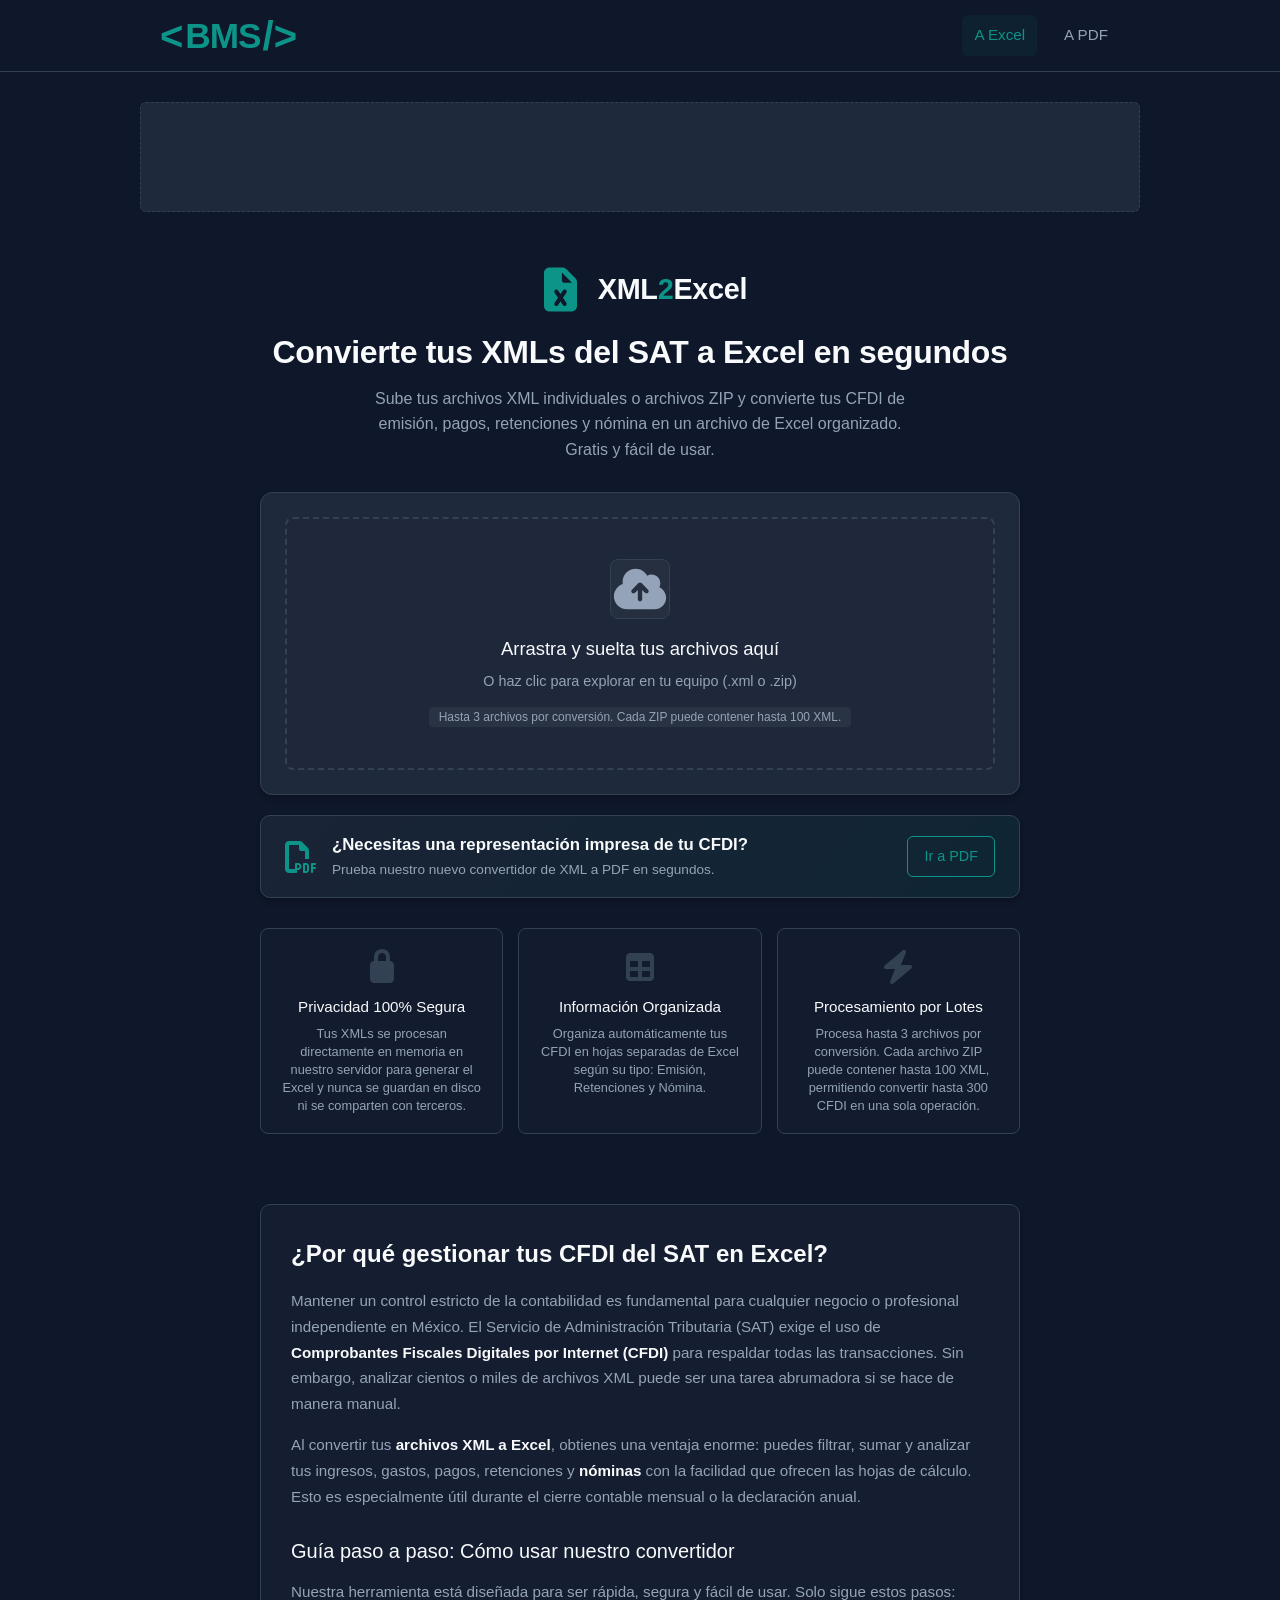
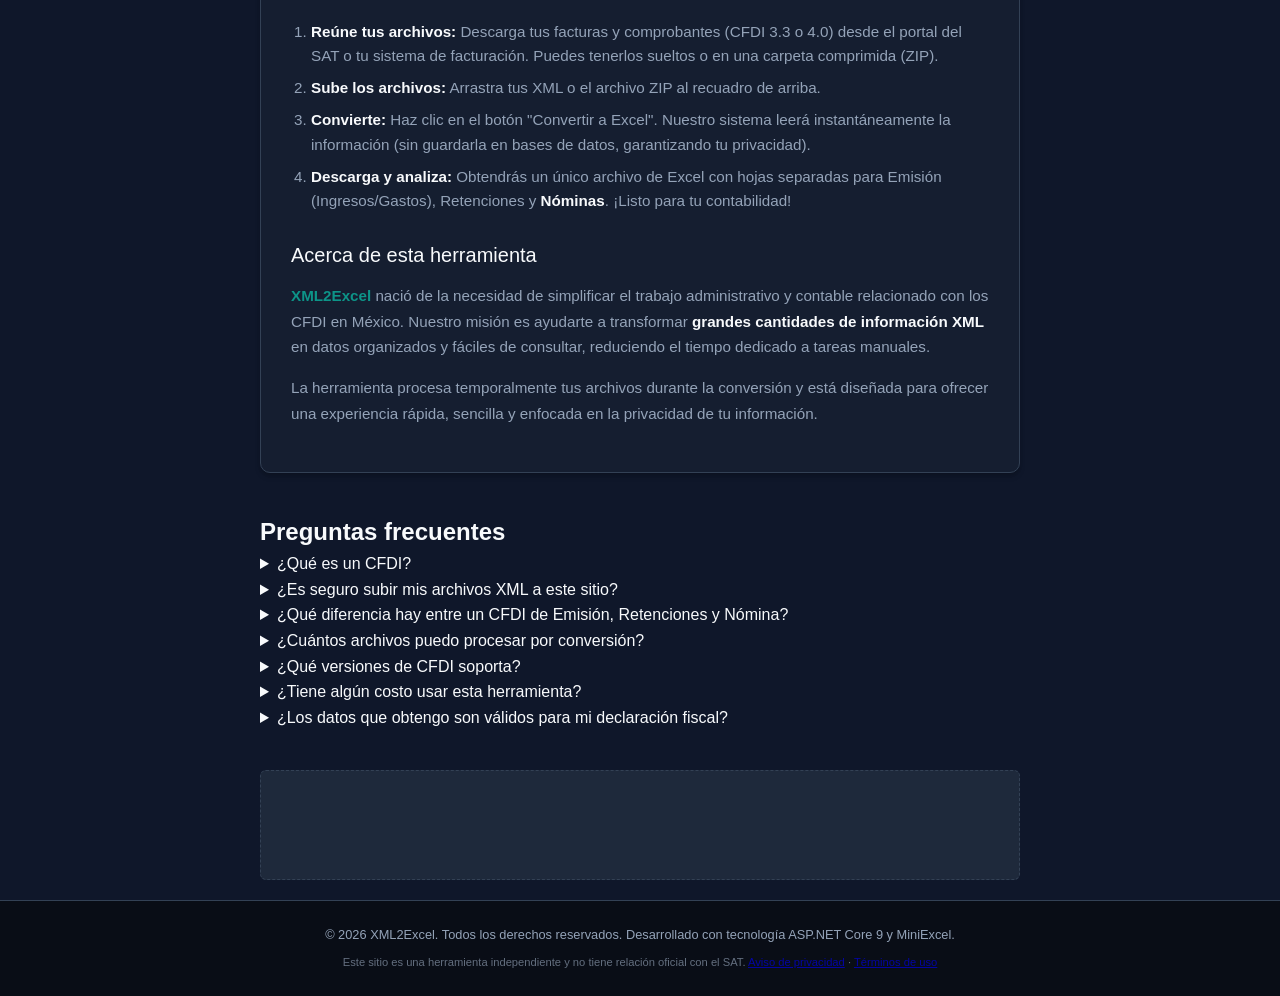
==== commit 2f4552bb: "Se agregó un nuevo módulo: Conversión PDF" ====
--- a/index.html
+++ b/index.html
@@ -4,9 +4,9 @@
 <head>
     <meta charset="UTF-8">
     <meta name="viewport" content="width=device-width, initial-scale=1.0">
-    <title>Conversor Masivo de XML (CFDI) a Excel</title>
+    <title>Convertidor de CFDI a Excel | XML2Excel</title>
     <meta name="description"
-        content="Convierte tus facturas XML del SAT (CFDI 4.0, 3.3, Retenciones y Nóminas) a Excel (.xlsx).">
+        content="Convierte tus archivos XML de CFDI 3.3 y 4.0 a Excel. Procesa comprobantes de emisión, pagos, retenciones y nóminas de forma rápida y gratuita.">
 
     <!-- Custom CSS -->
     <link rel="stylesheet" href="CSS/main.css">
@@ -28,14 +28,16 @@
 
     <header class="navbar">
         <div class="navbar-container">
-            <a href="https://brus0809.github.io" class="logo">
+            <a href="https://brus0809.github.io" class="logo" target="_blank" rel="noopener noreferrer">
+
                 <span class="bracket">&lt;</span>
                 <span class="letters">BMS</span>
                 <span class="bracket">/&gt;</span>
             </a>
+
             <nav class="nav-links">
                 <a href="index.html" class="nav-link active">A Excel</a>
-                <!-- <a href="pdf.html" class="nav-link">A PDF</a> -->
+                <a href="Pages/PDF/index.html" class="nav-link">A PDF</a>
             </nav>
         </div>
     </header>
@@ -66,8 +68,11 @@
 
             </div>
             <h1 class="main-title">Convierte tus XMLs del SAT a Excel en segundos</h1>
-            <p class="subtitle">Sube tus archivos XML individuales o un archivo ZIP. Procesamos CFDIs de Emisión
-                (Ingresos, Gastos, Pagos), Retenciones y ahora también <strong>Nóminas</strong>. 100% Gratis.</p>
+            <p class="subtitle">
+                Sube tus archivos XML individuales o archivos ZIP y convierte tus CFDI de
+                emisión, pagos, retenciones y nómina en un archivo de Excel organizado.
+                Gratis y fácil de usar.
+            </p>
         </header>
 
         <!-- Main Conversion Card -->
@@ -87,7 +92,7 @@
                 <h3>Arrastra y suelta tus archivos aquí</h3>
                 <p>O haz clic para explorar en tu equipo (.xml o .zip)</p>
                 <span class="file-limits">
-                    Soporta múltiples XMLs o carpetas comprimidas en ZIP
+                    Hasta 3 archivos por conversión. Cada ZIP puede contener hasta 100 XML.
                 </span>
             </div>
 
@@ -155,18 +160,20 @@
         </main>
 
         <!-- Cross-Selling Banner -->
-        <!-- <div class="promo-banner">
+        <div class="promo-banner">
             <div class="promo-content">
-                <svg class="promo-icon" xmlns="http://www.w3.org/2000/svg" viewBox="0 0 512 512" fill="currentColor" width="32" height="32">
-                    <path d="M0 64C0 28.7 28.7 0 64 0H229.5c17 0 33.3 6.7 45.3 18.7l90.5 90.5c12 12 18.7 28.3 18.7 45.3V288h-64V160H256c-17.7 0-32-14.3-32-32V64H64v384h96v64H64c-35.3 0-64-28.7-64-64V64zm384 64H256V0L384 128zM176 352h32c30.9 0 56 25.1 56 56s-25.1 56-56 56H192v32c0 8.8-7.2 16-16 16s-16-7.2-16-16V368c0-8.8 7.2-16 16-16h8zm32 80c13.3 0 24-10.7 24-24s-10.7-24-24-24H192v48h16zm96-80h32c26.5 0 48 21.5 48 48v64c0 26.5-21.5 48-48 48H304c-8.8 0-16-7.2-16-16V368c0-8.8 7.2-16 16-16zm32 128c8.8 0 16-7.2 16-16v-64c0-8.8-7.2-16-16-16H320v96h16zm80-112c0-8.8 7.2-16 16-16h48c8.8 0 16 7.2 16 16s-7.2 16-16 16H448v32h32c8.8 0 16 7.2 16 16s-7.2 16-16 16H448v48c0 8.8-7.2 16-16 16s-16-7.2-16-16V368z"/>
+                <svg class="promo-icon" xmlns="http://www.w3.org/2000/svg" viewBox="0 0 512 512" fill="currentColor"
+                    width="32" height="32">
+                    <path
+                        d="M0 64C0 28.7 28.7 0 64 0H229.5c17 0 33.3 6.7 45.3 18.7l90.5 90.5c12 12 18.7 28.3 18.7 45.3V288h-64V160H256c-17.7 0-32-14.3-32-32V64H64v384h96v64H64c-35.3 0-64-28.7-64-64V64zm384 64H256V0L384 128zM176 352h32c30.9 0 56 25.1 56 56s-25.1 56-56 56H192v32c0 8.8-7.2 16-16 16s-16-7.2-16-16V368c0-8.8 7.2-16 16-16h8zm32 80c13.3 0 24-10.7 24-24s-10.7-24-24-24H192v48h16zm96-80h32c26.5 0 48 21.5 48 48v64c0 26.5-21.5 48-48 48H304c-8.8 0-16-7.2-16-16V368c0-8.8 7.2-16 16-16zm32 128c8.8 0 16-7.2 16-16v-64c0-8.8-7.2-16-16-16H320v96h16zm80-112c0-8.8 7.2-16 16-16h48c8.8 0 16 7.2 16 16s-7.2 16-16 16H448v32h32c8.8 0 16 7.2 16 16s-7.2 16-16 16H448v48c0 8.8-7.2 16-16 16s-16-7.2-16-16V368z" />
                 </svg>
                 <div class="promo-text">
-                    <strong>¿Necesitas la representación impresa?</strong>
+                    <strong>¿Necesitas una representación impresa de tu CFDI?</strong>
                     <span>Prueba nuestro nuevo convertidor de XML a PDF en segundos.</span>
                 </div>
             </div>
-            <a href="pdf.html" class="btn-promo">Ir a PDF ➔</a>
-        </div> -->
+            <a href="Pages/PDF/index.html" class="btn-promo">Ir a PDF</a>
+        </div>
 
         <!-- Information / Features Grid -->
         <section class="features-grid">
@@ -191,25 +198,24 @@
                         d="M480 96C515.3 96 544 124.7 544 160L544 480C544 515.3 515.3 544 480 544L160 544L153.5 543.7C121.2 540.4 96 513.1 96 480L96 160C96 124.7 124.7 96 160 96L480 96zM160 384L160 480L288 480L288 384L160 384zM352 384L352 480L480 480L480 384L352 384zM160 320L288 320L288 224L160 224L160 320zM352 320L480 320L480 224L352 224L352 320z" />
                 </svg>
 
-                <h3>Hojas Separadas</h3>
-
-                <p>
-                    Genera hojas separadas en el mismo archivo de Excel para facturas normales (Emisión) y retenciones
-                    fiscales, manteniendo todo perfectamente organizado.
+                <h3>Información Organizada</h3>
+
+                <p>
+                    Organiza automáticamente tus CFDI en hojas separadas de Excel según su tipo:
+                    Emisión, Retenciones y Nómina.
                 </p>
             </div>
             <div class="feature-card">
                 <svg class="feature-icon" xmlns="http://www.w3.org/2000/svg" viewBox="0 0 640 640" aria-hidden="true">
-
                     <path fill="currentColor"
                         d="M434.8 54.1C446.7 62.7 451.1 78.3 445.7 91.9L367.3 288L512 288C525.5 288 537.5 296.4 542.1 309.1C546.7 321.8 542.8 336 532.5 344.6L244.5 584.6C233.2 594 217.1 594.5 205.2 585.9C193.3 577.3 188.9 561.7 194.3 548.1L272.7 352L128 352C114.5 352 102.5 343.6 97.9 330.9C93.3 318.2 97.2 304 107.5 295.4L395.5 55.4C406.8 46 422.9 45.5 434.8 54.1z" />
                 </svg>
 
-                <h3>Velocidad Increíble</h3>
-
-                <p>
-                    Procesa cientos de XMLs en milisegundos gracias a nuestro motor optimizado en .NET 9. Ideal para
-                    cierres contables mensuales.
+                <h3>Procesamiento por Lotes</h3>
+
+                <p>
+                    Procesa hasta 3 archivos por conversión. Cada archivo ZIP puede contener hasta
+                    100 XML, permitiendo convertir hasta 300 CFDI en una sola operación.
                 </p>
             </div>
         </section>
@@ -252,11 +258,16 @@
 
                 <h3>Acerca de esta herramienta</h3>
                 <p>
-                    <em>XML2Excel</em> nació de la necesidad de simplificar el trabajo administrativo y contable en
-                    México. Nuestro objetivo es ofrecer una solución de <strong>alto rendimiento y privacidad
-                        absoluta</strong>, procesando los datos directamente en memoria para que tu información
-                    confidencial nunca quede expuesta. Desarrollado con tecnología de punta, aseguramos rapidez y
-                    precisión en cada conversión.
+                    <em>XML2Excel</em> nació de la necesidad de simplificar el trabajo administrativo y contable
+                    relacionado
+                    con los CFDI en México. Nuestro misión es ayudarte a transformar <strong>grandes cantidades de
+                        información XML
+                    </strong> en datos organizados y fáciles de consultar, reduciendo el tiempo dedicado a tareas
+                    manuales.
+                </p>
+                <p>
+                    La herramienta procesa temporalmente tus archivos durante la conversión y está diseñada para ofrecer
+                    una experiencia rápida, sencilla y enfocada en la privacidad de tu información.
                 </p>
             </div>
         </section>
@@ -279,11 +290,10 @@
                 <details class="faq-item">
                     <summary>¿Es seguro subir mis archivos XML a este sitio?</summary>
                     <p>
-                        Sí. Tus archivos se procesan en memoria, únicamente durante el
-                        tiempo necesario para generar tu Excel, y no se almacenan en
-                        ningún servidor ni se comparten con terceros. Una vez que
-                        descargas tu archivo, la información se descarta. Puedes leer más
-                        en nuestro <a href="/Pages/Privacidad/privacidad.html">aviso de privacidad</a>.
+                        Sí. Tus archivos se procesan temporalmente en memoria en nuestro servidor
+                        únicamente durante el tiempo necesario para generar tu Excel. No se almacenan
+                        de forma permanente ni se comparten con terceros. Una vez finalizado el
+                        procesamiento, la información temporal se descarta.
                     </p>
                 </details>
 
@@ -302,20 +312,20 @@
                 </details>
 
                 <details class="faq-item">
-                    <summary>¿Puedo subir muchos archivos XML a la vez?</summary>
-                    <p>
-                        Sí, puedes arrastrar múltiples archivos XML individuales o subir
-                        un solo archivo ZIP que los contenga todos. El conversor procesa
-                        cada archivo por separado y organiza los resultados en hojas de
-                        Excel independientes.
+                    <summary>¿Cuántos archivos puedo procesar por conversión?</summary>
+                    <p>
+                        Puedes subir hasta <strong>3 archivos por conversión</strong>. Cada archivo
+                        ZIP puede contener hasta <strong>100 archivos XML</strong>, por lo que puedes
+                        procesar hasta <strong>300 XML en una sola conversión</strong> si subes
+                        3 archivos ZIP con 100 XML cada uno.
                     </p>
                 </details>
 
                 <details class="faq-item">
                     <summary>¿Qué versiones de CFDI soporta?</summary>
                     <p>
-                        El conversor está preparado para procesar CFDI 3.3 y 4.0, tanto de
-                        Emisión como de Retenciones e información de pagos.
+                        El conversor procesa CFDI 3.3 y 4.0, incluyendo comprobantes de emisión,
+                        pagos, retenciones y nóminas, según el tipo de archivo XML.
                     </p>
                 </details>
 
--- a/CSS/main.css
+++ b/CSS/main.css
@@ -765,6 +765,20 @@
     font-size: 0.875rem;
 }
 
+/* Warning Banner */
+
+.warning-banner {
+    color: #f59e0b;
+    background: rgba(245, 158, 11, 0.08);
+    border: 1px solid rgba(245, 158, 11, 0.25);
+    border-radius: 8px;
+    padding: 12px 16px;
+    margin-bottom: 5px;
+    margin-top: 10px;
+    font-size: 0.875rem;
+    white-space: pre-line;
+}
+
 /* File list actions (right side of each file row) */
 .file-actions {
     display: flex;
